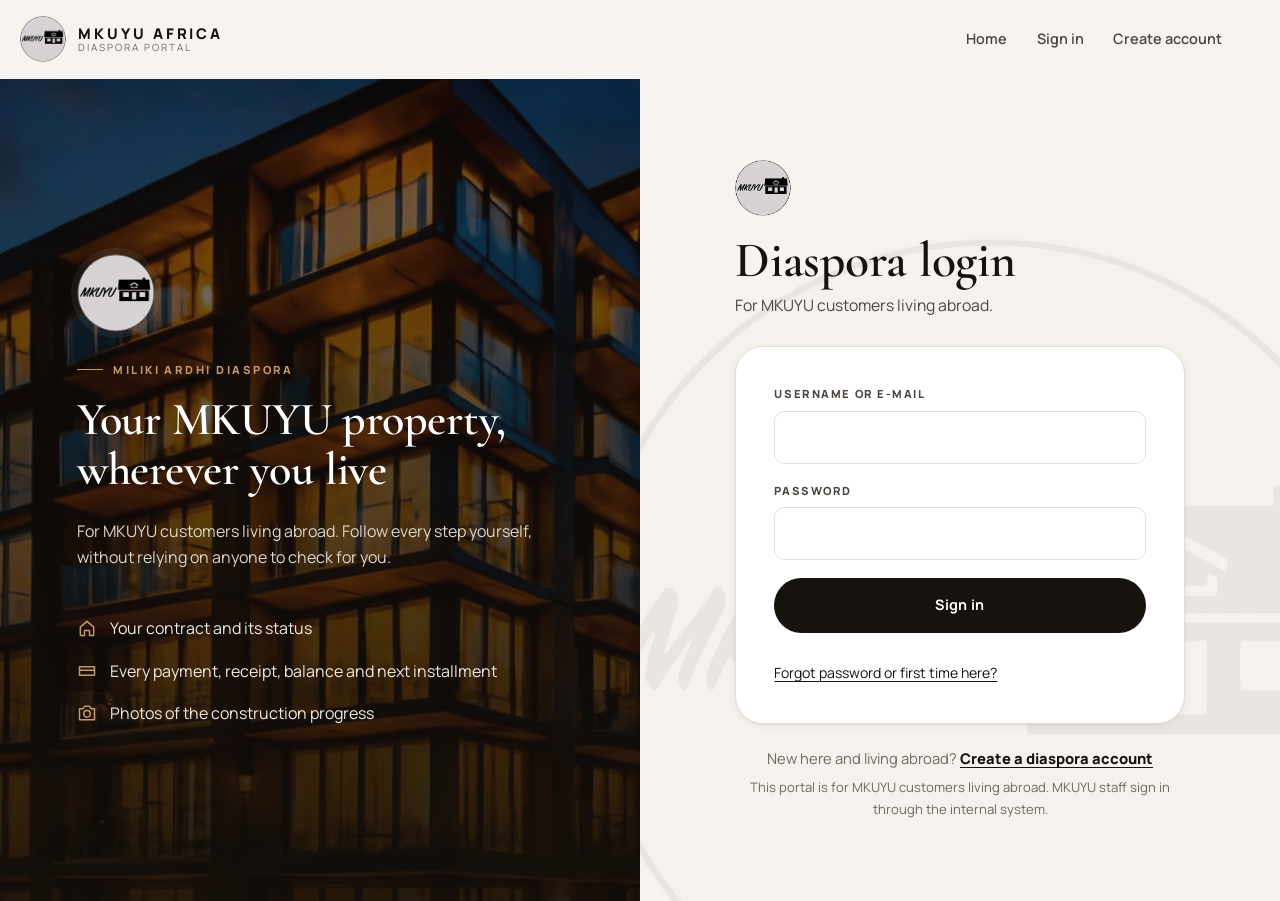
==== login.html @ df4b368d "MKUYU Diaspora Portal: separate site for diaspora customers (home, sign up, sign in, portal) Co-Auth" ====
<!DOCTYPE html>
<html lang="en">
<head>
  <meta charset="UTF-8" />
  <meta name="viewport" content="width=device-width, initial-scale=1" />
  <title>Log in · MKUYU Diaspora Portal</title>
  <meta name="description" content="Log in to your MKUYU Diaspora Portal." />
  <meta name="theme-color" content="#16130f" />
  <meta property="og:title" content="Log in · MKUYU Africa" />
  <meta property="og:description" content="Log in to your MKUYU Diaspora Portal." />
  <meta property="og:type" content="website" />
  <script>
    document.documentElement.classList.add("js");
    // Opened straight from disk (file://), browsers block the site's modules.
    // Say so plainly instead of showing a half-working page.
    if (location.protocol === "file:") document.addEventListener("DOMContentLoaded", function () {
      document.documentElement.classList.remove("js");
      var note = document.createElement("div");
      note.setAttribute("role", "alert");
      note.style.cssText = "position:fixed;inset:auto 1rem 1rem;z-index:9999;max-width:560px;margin:auto;padding:1.1rem 1.3rem;border-radius:14px;background:#16130f;color:#efe9e0;font:15px/1.55 system-ui,sans-serif;box-shadow:0 20px 50px rgba(0,0,0,.35)";
      note.innerHTML = "<strong style='color:#dcc3a0'>This page was opened from a file, so it cannot run.</strong><br>Close it and double-click <b>Open MKUYU site.cmd</b> in the mkuyu_ui folder, or run <code>node serve.mjs</code> and open <b>http://localhost:5500</b>.";
      document.body.appendChild(note);
    });
  </script>
  <link rel="preconnect" href="https://fonts.googleapis.com">
  <link rel="preconnect" href="https://fonts.gstatic.com" crossorigin>
  <link href="https://fonts.googleapis.com/css2?family=Cormorant+Garamond:ital,wght@0,500;0,600;0,700;1,500;1,600&family=Manrope:wght@400;500;600;700;800&display=swap" rel="stylesheet">
  <link rel="stylesheet" href="assets/css/styles.css" />
  <link rel="icon" type="image/png" sizes="64x64" href="assets/images/brand/favicon-64.png" />
  <link rel="apple-touch-icon" href="assets/images/brand/mkuyu-logo-192.png" />
  <meta property="og:image" content="assets/images/brand/mkuyu-logo.png" />
  <script type="module" src="assets/js/app.js"></script>
  <style>@view-transition { navigation: none; }</style>
</head>
<body data-page="login">
  <a class="skip-link" href="#main">Skip to content</a>

  <header class="site-header">
    <div class="wrap header-inner">
      <a class="brand" href="index.html" aria-label="MKUYU Diaspora Portal, home">
        <img class="logo" src="assets/images/brand/mkuyu-logo-192.png" alt="" width="46" height="46" />
        <span class="brand-text"><span class="brand-name">MKUYU AFRICA</span><span class="brand-sub">Diaspora Portal</span></span>
      </a>
      <nav class="nav" id="primary-nav" aria-label="Primary">
        <a href="index.html">Home</a>
        <a href="login.html" class="nav-diaspora">Sign in</a>
        <a href="signup.html">Create account</a>
      </nav>
      <div class="header-cta">
        <button class="nav-toggle" type="button" aria-expanded="false" aria-controls="primary-nav" aria-label="Open navigation"><svg class="icon" viewBox="0 0 24 24" fill="none" stroke="currentColor" stroke-width="1.8" stroke-linecap="round" stroke-linejoin="round" aria-hidden="true"><path d="M4 7h16M4 12h16M4 17h16"/></svg></button>
      </div>
    </div>
  </header>

  <main id="main">
    <div class="auth">
      <aside class="auth-aside auth-aside--photo">
        <img class="logo" src="assets/images/brand/mkuyu-logo-192.png" alt="MKUYU" width="78" height="78" />
        <span class="eyebrow">Miliki Ardhi Diaspora</span>
        <h2>Your MKUYU property, wherever you live</h2>
        <p>For MKUYU customers living abroad. Follow every step yourself, without relying on anyone to check for you.</p>
        <ul>
          <li><svg class="icon" viewBox="0 0 24 24" fill="none" stroke="currentColor" stroke-width="1.8" stroke-linecap="round" stroke-linejoin="round" aria-hidden="true"><path d="M4 11l8-7 8 7v9a1 1 0 0 1-1 1h-4v-6H9v6H5a1 1 0 0 1-1-1z"/></svg><span>Your contract and its status</span></li>
          <li><svg class="icon" viewBox="0 0 24 24" fill="none" stroke="currentColor" stroke-width="1.8" stroke-linecap="round" stroke-linejoin="round" aria-hidden="true"><path d="M3 7h18v10H3zM3 11h18"/></svg><span>Every payment, receipt, balance and next installment</span></li>
          <li><svg class="icon" viewBox="0 0 24 24" fill="none" stroke="currentColor" stroke-width="1.8" stroke-linecap="round" stroke-linejoin="round" aria-hidden="true"><path d="M3 7h4l2-3h6l2 3h4v13H3z"/><circle cx="12" cy="13" r="4"/></svg><span>Photos of the construction progress</span></li>
        </ul>
      </aside>
      <div class="auth-main">
        <div class="auth-card">
          <img class="logo" src="assets/images/brand/mkuyu-logo-192.png" alt="MKUYU" width="56" height="56" />
          <h1>Diaspora login</h1>
          <p class="lede">For MKUYU customers living abroad.</p>
          <form id="login-form" class="panel" method="post" action="login.html" novalidate>
            <div class="field"><label for="login-email" data-id-label>Username or e-mail</label><input id="login-email" name="email" required autocomplete="username" /></div>
            <div class="field" data-mode="password"><label for="login-password">Password</label><input id="login-password" name="password" type="password" autocomplete="current-password" /></div>
            <div class="field" data-mode="code" hidden><label for="login-code">6-digit code from your e-mail</label><input id="login-code" name="code" inputmode="numeric" maxlength="6" autocomplete="one-time-code" /></div>
            <div class="field" data-mode="newpass" hidden><label for="login-newpass">New password</label><input id="login-newpass" name="newpass" type="password" autocomplete="new-password" /><p class="field-hint">At least 8 characters, with letters and numbers.</p></div>
            <button class="btn btn--primary btn--block" type="submit">Sign in</button>
            <p style="display:flex;justify-content:space-between;gap:1rem;flex-wrap:wrap;margin:.7rem 0 0;font-size:.88rem">
              <a href="#" data-switch="forgot">Forgot password or first time here?</a><a href="#" data-switch="password" hidden>Back to sign in</a>
            </p>
            <div id="login-result" hidden role="status" aria-live="polite"></div>
          </form>
          <p class="auth-switch">New here and living abroad? <a href="signup.html">Create a diaspora account</a></p>
          <p class="auth-switch" style="margin-top:.4rem;font-size:.82rem">This portal is for MKUYU customers living abroad. MKUYU staff sign in through the internal system.</p>
        </div>
      </div>
    </div>
  </main>


</body>
</html>
---- assets/css/styles.css ----
/* ==========================================================================
   MKUYU AFRICA — public website design system
   --------------------------------------------------------------------------
   Built around the official MKUYU logo (black mark on a grey disc) and kept
   deliberately distinct from the internal staff system (green):

     Obsidian   warm near-black — primary: headings, actions, dark surfaces
     Bronze     champagne bronze — accent: highlights, prices of note, focus
     Bone/Linen warm off-whites — page and section backgrounds

   Type: Cormorant Garamond (display headlines) + Manrope (everything else).
   Belongs to the PUBLIC website only; shares no code with the staff system.
   ========================================================================== */

:root {
  /* Primary — Obsidian */
  --brand-950: #0e0c0a;
  --brand-900: #16130f;
  --brand-800: #221d18;
  --brand-700: #2e2721;
  --brand-600: #4a4038;
  --brand-200: #d9d1c5;
  --brand-100: #ece6dc;
  --brand-50:  #f6f2ec;

  /* Accent — Champagne bronze */
  --accent-700: #6f4f2e;
  --accent-600: #8a6340;   /* text-safe on white and bone (AA) */
  --accent-500: #a67c52;
  --accent-400: #c29a6b;
  --accent-300: #dcc3a0;
  --accent-100: #f1e6d6;
  --accent-50:  #f9f4ec;

  /* Warm neutrals */
  --ink:       #16130f;
  --ink-soft:  #4a4540;
  --muted:     #6f675e;
  --line:      #e4ddd2;
  --line-soft: #eee8df;
  --surface:   #ffffff;
  --canvas:    #f7f4ef;   /* bone */
  --sand:      #efe9e0;   /* linen */

  /* Text on obsidian */
  --on-dark:       #ffffff;
  --on-dark-soft:  #ddd5ca;
  --on-dark-muted: #a79e92;
  --on-dark-line:  rgba(255, 255, 255, .14);

  /* Status (semantic, used sparingly) */
  --success: #2f6f4f;
  --success-50: #e9f2ec;
  --danger: #a3261e;
  --danger-50: #fbecea;
  --warn: #7d5600;
  --warn-50: #fbf1dc;

  /* Type */
  --font: "Manrope", "Segoe UI", system-ui, -apple-system, sans-serif;
  --display: "Cormorant Garamond", Georgia, "Times New Roman", serif;

  /* Space + shape */
  --shell: 1240px;
  --header-h: 78px;
  --r-xs: 6px;
  --r-sm: 10px;
  --r-md: 14px;
  --r-lg: 20px;
  --r-xl: 28px;
  --shadow-sm: 0 1px 2px rgba(22, 19, 15, .05), 0 2px 8px rgba(22, 19, 15, .05);
  --shadow-md: 0 6px 16px rgba(22, 19, 15, .07), 0 16px 38px rgba(22, 19, 15, .08);
  --shadow-lg: 0 14px 28px rgba(22, 19, 15, .10), 0 30px 64px rgba(22, 19, 15, .14);

  /* Motion */
  --ease-out: cubic-bezier(.22, .61, .36, 1);
  --ease-in-out: cubic-bezier(.65, 0, .35, 1);
  --lift: .35s;
}

* { box-sizing: border-box; }
html { -webkit-text-size-adjust: 100%; scroll-behavior: smooth; background: var(--canvas); scroll-padding-top: calc(var(--header-h) + 16px); }
body {
  position: relative; margin: 0; min-height: 100vh;
  font-family: var(--font); color: var(--ink); line-height: 1.65;
  -webkit-font-smoothing: antialiased; text-rendering: optimizeLegibility;
}
img { max-width: 100%; display: block; }
svg { display: block; }

/* ---------- Brand watermark ----------
   The official logo, very large and faint, fixed behind every page. It sits
   below all content (z-index -1) and never takes pointer events. */
body::before {
  content: ""; position: fixed; z-index: -1; pointer-events: none;
  width: min(92vmin, 980px); aspect-ratio: 1;
  right: max(-14vmin, -150px); bottom: max(-18vmin, -190px);
  background: url("../images/brand/mkuyu-logo.png") center / contain no-repeat;
  opacity: .055; filter: grayscale(1) contrast(1.1);
}
@media (max-width: 700px) { body::before { width: 125vw; right: -38vw; bottom: -30vw; opacity: .05; } }

/* ---------- Page transitions (modern browsers; others simply navigate) ---------- */
@view-transition { navigation: auto; }
::view-transition-old(root) { animation: vt-out .22s var(--ease-in-out) both; }
::view-transition-new(root) { animation: vt-in .32s var(--ease-out) both; }
@keyframes vt-out { to { opacity: 0; } }
@keyframes vt-in { from { opacity: 0; transform: translateY(6px); } }
.site-header { view-transition-name: site-header; }

/* ---------- Typography ---------- */
h1, h2, h3, h4 { margin: 0 0 .5em; line-height: 1.15; font-weight: 700; letter-spacing: -.01em; color: var(--brand-900); }
h1, h2 { font-family: var(--display); font-weight: 600; letter-spacing: -.005em; }
h1 { font-size: clamp(2.6rem, 6vw, 4.6rem); line-height: 1.02; }
h2 { font-size: clamp(2rem, 3.8vw, 3rem); line-height: 1.08; }
h3 { font-size: 1.08rem; letter-spacing: -.005em; }
p  { margin: 0 0 1rem; }
a  { color: var(--brand-900); text-underline-offset: 3px; text-decoration-thickness: 1px; }
a:hover { color: var(--accent-600); }
.icon { width: 1.1em; height: 1.1em; flex: none; }

/* Gentle page entrance for browsers without view transitions. */
main { animation: page-in .5s var(--ease-out) both; }
@keyframes page-in { from { opacity: 0; } to { opacity: 1; } }

/* ---------- Layout ---------- */
.wrap { width: min(100% - 2.5rem, var(--shell)); margin-inline: auto; }
.section { padding: clamp(4rem, 8vw, 7rem) 0; }
.section--tight { padding: clamp(2rem, 5vw, 3rem) 0; }
.section--tint { background: rgba(239, 233, 224, .72); }
.section--dark { background: var(--brand-900); color: var(--on-dark); }
.section--dark h2, .section--dark h3 { color: var(--on-dark); }

.eyebrow {
  display: inline-flex; align-items: center; gap: .65rem;
  font-size: .7rem; font-weight: 800; letter-spacing: .22em;
  text-transform: uppercase; color: var(--accent-600); margin-bottom: 1rem;
}
.eyebrow::before { content: ""; width: 26px; height: 1px; background: currentColor; }
.lede { font-size: 1.08rem; color: var(--ink-soft); max-width: 62ch; }
.section--dark .lede { color: var(--on-dark-soft); }
.section--dark .eyebrow, .page-hero .eyebrow, .auth-aside .eyebrow, .cta-band .eyebrow { color: var(--accent-400); }
.section-head { display: flex; flex-wrap: wrap; align-items: end; justify-content: space-between; gap: 1.2rem 2rem; margin-bottom: 2.6rem; }
.section-head .lede { margin: 0; }

.skip-link { position: absolute; left: -9999px; top: 0; background: var(--brand-900); color: #fff; padding: .75rem 1.1rem; z-index: 300; }
.skip-link:focus { left: 0; }

:where(a, button, input, select, textarea, summary, [tabindex]):focus-visible {
  outline: 2px solid var(--accent-500); outline-offset: 3px; border-radius: 4px;
}

.grid { display: grid; gap: 1.7rem; }
.grid--3 { grid-template-columns: repeat(auto-fill, minmax(290px, 1fr)); }
.grid--4 { grid-template-columns: repeat(auto-fit, minmax(230px, 1fr)); }
.grid--2 { grid-template-columns: repeat(auto-fit, minmax(min(100%, 320px), 1fr)); }

/* ---------- Buttons ---------- */
.btn {
  position: relative; display: inline-flex; align-items: center; justify-content: center; gap: .55rem;
  padding: .9rem 1.6rem; border-radius: 999px; border: 1px solid transparent;
  font: inherit; font-weight: 700; font-size: .9rem; letter-spacing: .02em; cursor: pointer; text-decoration: none;
  transition: transform .2s var(--ease-out), box-shadow .25s var(--ease-out), background-color .25s ease, color .25s ease, border-color .25s ease;
}
.btn .icon { transition: transform .25s var(--ease-out); }
.btn:hover .icon { transform: translateX(3px); }
.btn:active { transform: scale(.97); }
.btn--primary { background: var(--brand-900); color: #fff; }
.btn--primary:hover { background: var(--brand-700); color: #fff; box-shadow: var(--shadow-md); }
.btn--accent { background: var(--accent-500); color: var(--brand-950); }
.btn--accent:hover { background: var(--accent-400); color: var(--brand-950); box-shadow: 0 10px 26px rgba(166, 124, 82, .35); }
.btn--ghost { background: rgba(255,255,255,.06); color: #fff; border-color: rgba(255,255,255,.45); backdrop-filter: blur(6px); }
.btn--ghost:hover { background: #fff; color: var(--brand-900); border-color: #fff; }
.btn--outline { background: transparent; color: var(--brand-900); border-color: var(--brand-900); }
.btn--outline:hover { background: var(--brand-900); color: #fff; }
.btn--soft { background: var(--surface); color: var(--brand-900); border-color: var(--line); }
.btn--soft:hover { border-color: var(--brand-900); color: var(--brand-900); }
.btn--small { padding: .58rem 1.05rem; font-size: .82rem; }
.btn--block { width: 100%; }
.btn[disabled], .btn[aria-disabled="true"] { opacity: .45; cursor: not-allowed; transform: none; box-shadow: none; }
.icon-btn {
  display: inline-grid; place-items: center; width: 46px; height: 46px; border-radius: 50%;
  border: 1px solid var(--line); background: var(--surface); color: var(--brand-900); cursor: pointer;
  transition: background-color .2s ease, color .2s ease, border-color .2s ease, transform .2s var(--ease-out);
}
.icon-btn:hover { background: var(--brand-900); color: #fff; border-color: var(--brand-900); }
.icon-btn:active { transform: scale(.94); }

/* ---------- Header ---------- */
.site-header {
  position: sticky; top: 0; z-index: 100;
  background: rgba(247, 244, 239, .86); backdrop-filter: blur(16px) saturate(1.3);
  border-bottom: 1px solid transparent;
  transition: background-color .35s ease, border-color .35s ease, box-shadow .35s ease, color .35s ease;
}
.site-header.is-scrolled { background: rgba(255, 255, 255, .92); border-bottom-color: var(--line); box-shadow: 0 8px 30px rgba(22,19,15,.06); }
.header-inner { display: flex; align-items: center; gap: 1.5rem; min-height: var(--header-h); }

.brand { display: flex; align-items: center; gap: .75rem; text-decoration: none; color: inherit; margin-right: auto; }
.brand:hover { color: inherit; }
.logo { width: 46px; height: 46px; aspect-ratio: 1; object-fit: contain; flex: none; border-radius: 50%; }
.brand-text { display: grid; line-height: 1.15; }
.brand-name { font-weight: 800; letter-spacing: .2em; font-size: .92rem; color: var(--brand-900); }
.brand-sub { font-size: .62rem; color: var(--muted); letter-spacing: .2em; text-transform: uppercase; }

.nav { display: flex; align-items: center; gap: .15rem; }
.nav a {
  position: relative; color: var(--ink-soft); text-decoration: none; font-weight: 600; font-size: .9rem;
  padding: .55rem .85rem; border-radius: 999px; transition: color .2s ease, background-color .2s ease;
}
.nav a::after {
  content: ""; position: absolute; left: 50%; bottom: .22rem; width: 4px; height: 4px; border-radius: 50%;
  background: var(--accent-500); transform: translateX(-50%) scale(0); transition: transform .25s var(--ease-out);
}
.nav a:hover { color: var(--brand-900); }
.nav a[aria-current="page"] { color: var(--brand-900); }
.nav a[aria-current="page"]::after, .nav a:hover::after { transform: translateX(-50%) scale(1); }
.nav .nav-service { color: var(--brand-900); font-weight: 700; }
.nav-divider { width: 1px; height: 20px; background: var(--line); margin: 0 .45rem; }
.header-cta { display: flex; align-items: center; gap: .6rem; }
.header-cta .btn { padding: .66rem 1.2rem; }
.nav-toggle { display: none; }

/* Home: the header floats over the showcase until the visitor scrolls. */
.site-header.is-overlay { position: fixed; inset: 0 0 auto; }
.site-header.is-overlay:not(.is-scrolled) { background: linear-gradient(180deg, rgba(14,12,10,.55), rgba(14,12,10,0)); backdrop-filter: none; }
.site-header.is-overlay:not(.is-scrolled) .brand-name,
.site-header.is-overlay:not(.is-scrolled) .nav a,
.site-header.is-overlay:not(.is-scrolled) .nav .nav-service { color: #fff; }
.site-header.is-overlay:not(.is-scrolled) .brand-sub { color: rgba(255,255,255,.7); }
.site-header.is-overlay:not(.is-scrolled) .nav-divider { background: rgba(255,255,255,.3); }
.site-header.is-overlay:not(.is-scrolled) .header-cta .btn--primary { background: #fff; color: var(--brand-900); }
.site-header.is-overlay:not(.is-scrolled) .nav-toggle { background: rgba(255,255,255,.12); border-color: rgba(255,255,255,.35); color: #fff; }

@media (max-width: 980px) {
  /* Without JavaScript the links simply wrap below the brand. */
  .header-inner { flex-wrap: wrap; }
  .nav { order: 3; width: 100%; flex-wrap: wrap; padding-bottom: .6rem; }
  .js .header-inner { flex-wrap: nowrap; }
  .js .nav-toggle {
    display: inline-grid; place-items: center; width: 44px; height: 44px;
    background: var(--surface); border: 1px solid var(--line); border-radius: 50%; cursor: pointer; color: var(--brand-900);
  }
  .nav-toggle .icon { width: 20px; height: 20px; }
  .js .nav {
    position: absolute; inset: 100% 0 auto; flex-direction: column; align-items: stretch; gap: 0;
    background: var(--surface); border-bottom: 1px solid var(--line); padding: .5rem 1.25rem 1.1rem; box-shadow: var(--shadow-md);
    opacity: 0; transform: translateY(-8px); visibility: hidden; pointer-events: none;
    transition: opacity .22s ease, transform .22s var(--ease-out), visibility 0s linear .22s;
  }
  .js .nav-open .nav { opacity: 1; transform: none; visibility: visible; pointer-events: auto; transition-delay: 0s; }
  .js .nav a { padding: .95rem .25rem; border-bottom: 1px solid var(--line-soft); border-radius: 0; color: var(--ink-soft) !important; }
  .nav a::after { display: none; }
  .js .nav a[aria-current="page"] { color: var(--accent-600) !important; }
  .nav-divider { display: none; }
  .nav-open .site-header.is-overlay { background: var(--surface); }
  .nav-open .site-header.is-overlay .brand-name { color: var(--brand-900); }
  .nav-open .site-header.is-overlay .nav-toggle { background: var(--surface); color: var(--brand-900); border-color: var(--line); }
  .header-cta .btn span { display: none; }
  .header-cta .btn { padding: .6rem; width: 44px; height: 44px; }
}
@media (max-width: 420px) { .brand-sub { display: none; } }

/* ==========================================================================
   Home showcase — full-bleed rotating hero
   ========================================================================== */
.showcase { position: relative; background: var(--brand-950); color: #fff; isolation: isolate; }
.showcase-stage { position: relative; height: clamp(620px, 94svh, 900px); overflow: hidden; }
.slide { position: absolute; inset: 0; opacity: 0; visibility: hidden; transition: opacity 1.1s var(--ease-in-out), visibility 0s linear 1.1s; }
.slide.is-active { opacity: 1; visibility: visible; transition: opacity 1.1s var(--ease-in-out), visibility 0s; z-index: 1; }
.slide-media { position: absolute; inset: 0; overflow: hidden; }
.slide-media img { width: 100%; height: 100%; object-fit: cover; transform: scale(1.08); transition: transform 8s linear; }
.slide.is-active .slide-media img { transform: scale(1); }
.slide::after { /* legibility scrim */
  content: ""; position: absolute; inset: 0; pointer-events: none;
  background: linear-gradient(90deg, rgba(14,12,10,.82) 0%, rgba(14,12,10,.5) 45%, rgba(14,12,10,.12) 100%),
              linear-gradient(0deg, rgba(14,12,10,.7) 0%, rgba(14,12,10,0) 42%);
}
.slide-content {
  position: absolute; z-index: 2; left: 0; right: 0; bottom: clamp(9.5rem, 21vh, 13rem);
  width: min(100% - 2.5rem, var(--shell)); margin-inline: auto;
}
.slide-content > * { max-width: 640px; }
.slide--narrow .slide-content > * { max-width: min(470px, 40vw); }
.slide--narrow .slide-title { font-size: clamp(2.4rem, 4.6vw, 4rem); }
@media (max-width: 720px) { .slide--narrow .slide-content > * { max-width: 640px; } }
.slide .eyebrow { color: var(--accent-300); }
.slide-title { font-family: var(--display); font-weight: 600; font-size: clamp(2.6rem, 6.2vw, 5rem); line-height: 1; color: #fff; margin: 0 0 1rem; letter-spacing: -.01em; }
.slide-text { color: var(--on-dark-soft); font-size: clamp(1rem, 1.4vw, 1.14rem); margin: 0 0 1.8rem; }
.slide-actions { display: flex; flex-wrap: wrap; gap: .8rem; }
.slide.is-active .slide-content > * { animation: slide-in .9s var(--ease-out) both; }
.slide.is-active .slide-content > :nth-child(2) { animation-delay: .1s; }
.slide.is-active .slide-content > :nth-child(3) { animation-delay: .2s; }
.slide.is-active .slide-content > :nth-child(4) { animation-delay: .3s; }
@keyframes slide-in { from { opacity: 0; transform: translateY(18px); } to { opacity: 1; transform: none; } }
.slide-sample {
  position: absolute; z-index: 3; top: calc(var(--header-h) + 1rem); right: 1.25rem;
  font-size: .64rem; font-weight: 800; letter-spacing: .18em; text-transform: uppercase;
  color: var(--accent-300); border: 1px solid rgba(220,195,160,.45); padding: .35rem .7rem; border-radius: 999px; background: rgba(14,12,10,.35);
}

/* "feature" slide: a smaller photo framed on the right over a blurred copy. */
.slide-media--feature { background: var(--brand-950); }
.slide-media--feature::before {
  content: ""; position: absolute; inset: -60px; background: var(--backdrop, none) center / cover no-repeat;
  filter: blur(38px) saturate(1.1); opacity: .5;
}
.slide-feature {
  position: absolute; margin: 0; top: 46%; right: max(1.25rem, calc((100% - var(--shell)) / 2));
  width: min(44vw, 620px); aspect-ratio: 16 / 9; translate: 0 -50%;
  border-radius: 18px; overflow: hidden; border: 1px solid rgba(255,255,255,.18);
  box-shadow: 0 30px 80px rgba(0,0,0,.55);
}
.slide-feature img { width: 100%; height: 100%; object-fit: cover; object-position: 50% 30%; transform: scale(1.06); transition: transform 8s linear; }
.slide.is-active .slide-feature img { transform: scale(1); }
.slide:has(.slide-media--feature)::after { background: linear-gradient(90deg, rgba(14,12,10,.85) 0%, rgba(14,12,10,.35) 55%, rgba(14,12,10,0) 100%), linear-gradient(0deg, rgba(14,12,10,.6) 0%, rgba(14,12,10,0) 40%); }
@media (max-width: 720px) {
  .slide-feature { top: calc(var(--header-h) + 1.25rem); right: 1.25rem; left: 1.25rem; width: auto; translate: none; }
  .slide:has(.slide-media--feature)::after { background: linear-gradient(0deg, rgba(14,12,10,.92) 0%, rgba(14,12,10,.7) 45%, rgba(14,12,10,.1) 75%); }
}

/* Placeholder visual for a slide whose photograph has not been supplied. */
.slide-placeholder { position: absolute; inset: 0; display: grid; place-items: center; overflow: hidden; }
.slide-placeholder::before {
  content: ""; position: absolute; inset: 0;
  background: radial-gradient(900px 500px at var(--ph-x, 70%) var(--ph-y, 30%), rgba(166,124,82,.35), transparent 60%), var(--ph-bg, var(--brand-900));
}
.slide-placeholder::after {
  content: ""; position: absolute; width: var(--ph-size, min(70vmin, 640px)); aspect-ratio: 1;
  right: var(--ph-right, 6%); top: var(--ph-top, 50%); transform: translateY(-50%) rotate(var(--ph-rot, 0deg));
  background: url("../images/brand/mkuyu-logo.png") center / contain no-repeat; opacity: .07; filter: grayscale(1) invert(1);
}
.slide-placeholder-label {
  position: absolute; z-index: 3; right: 1.25rem; top: calc(var(--header-h) + 3.3rem); display: flex; align-items: center; gap: .5rem;
  font-size: .72rem; font-weight: 700; letter-spacing: .06em; color: var(--on-dark-muted);
}

/* Controls */
.showcase-ui {
  position: absolute; z-index: 5; left: 0; right: 0; bottom: clamp(5.5rem, 12vh, 7.5rem);
  width: min(100% - 2.5rem, var(--shell)); margin-inline: auto; display: flex; align-items: center; gap: 1.2rem;
}
.showcase-dots { display: flex; gap: .6rem; flex: 1; min-width: 0; max-width: 680px; }
.showcase-dot {
  position: relative; flex: 1; min-width: 0; height: 34px; padding: 0; border: 0; background: none; cursor: pointer; text-align: left; color: var(--on-dark-muted);
  font: inherit; font-size: .7rem; font-weight: 700; letter-spacing: .12em; text-transform: uppercase;
}
.showcase-dot::before { content: ""; position: absolute; left: 0; right: 0; bottom: 0; height: 2px; background: rgba(255,255,255,.25); border-radius: 2px; }
.showcase-dot span.bar { position: absolute; left: 0; bottom: 0; height: 2px; width: 0; background: var(--accent-400); border-radius: 2px; }
.showcase-dot[aria-current="true"] { color: #fff; }
.showcase-dot[aria-current="true"] span.bar { animation: dot-fill var(--slide-ms, 7000ms) linear forwards; }
.showcase.is-paused .showcase-dot[aria-current="true"] span.bar { animation-play-state: paused; }
.showcase-dot .label { display: block; padding-bottom: .55rem; white-space: nowrap; overflow: hidden; text-overflow: ellipsis; }
@keyframes dot-fill { from { width: 0; } to { width: 100%; } }
.showcase-count { font-variant-numeric: tabular-nums; font-size: .8rem; font-weight: 700; color: var(--on-dark-soft); letter-spacing: .1em; }
.showcase-arrows { display: flex; gap: .5rem; margin-left: auto; }
.showcase .icon-btn { background: rgba(255,255,255,.08); color: #fff; border-color: rgba(255,255,255,.3); backdrop-filter: blur(6px); }
.showcase .icon-btn:hover { background: #fff; color: var(--brand-900); border-color: #fff; }
@media (max-width: 700px) {
  .showcase-dot .label { display: none; }
  .showcase-dot { height: 14px; }
  .slide-content { bottom: 12.5rem; }
  .showcase-ui { bottom: 8.6rem; }
  .slide::after { background: linear-gradient(0deg, rgba(14,12,10,.9) 0%, rgba(14,12,10,.55) 55%, rgba(14,12,10,.25) 100%); }
}

/* Hero search: Rent / Buy / Sell, floating over the bottom of the showcase */
.hero-search {
  position: absolute; z-index: 6; left: 0; right: 0; bottom: 0; transform: translateY(45%);
  width: min(100% - 2.5rem, 980px); margin-inline: auto;
  background: var(--surface); color: var(--ink); border-radius: var(--r-lg); box-shadow: var(--shadow-lg); padding: .6rem;
}
.hero-search-tabs { display: flex; gap: .25rem; padding: .25rem .25rem .6rem; }
.hero-search-tabs button {
  font: inherit; font-size: .86rem; font-weight: 700; color: var(--muted); background: none; border: 0; cursor: pointer;
  padding: .5rem 1rem; border-radius: 999px; transition: background-color .2s ease, color .2s ease;
}
.hero-search-tabs button:hover { color: var(--brand-900); }
.hero-search-tabs button[aria-selected="true"] { background: var(--brand-900); color: #fff; }
.hero-search form { display: grid; grid-template-columns: minmax(0, 1.6fr) minmax(0, 1fr) auto; gap: .5rem; align-items: stretch; }
.hero-search .field { background: var(--canvas); border-radius: var(--r-md); padding: .55rem .95rem .6rem; }
.hero-search .field label { margin-bottom: .1rem; font-size: .64rem; }
.hero-search .field input, .hero-search .field select { border: 0; padding: .15rem 0; background: transparent; box-shadow: none !important; font-weight: 600; }
.hero-search .btn { border-radius: var(--r-md); padding-inline: 1.8rem; }
.hero-sell { display: flex; flex-wrap: wrap; align-items: center; justify-content: space-between; gap: 1rem; padding: .6rem .8rem .8rem; }
.hero-sell p { margin: 0; color: var(--ink-soft); max-width: 52ch; }
.after-showcase { padding-top: clamp(7rem, 14vw, 9rem); }
@media (max-width: 760px) {
  /* Phones: the search sits in the page flow just under the showcase, so it
     never covers the slide controls. */
  .showcase { --stage-h: clamp(560px, 86svh, 720px); }
  .showcase-stage { height: var(--stage-h); }
  .hero-search { position: relative; transform: none; margin: -1.5rem auto 0; }
  .hero-search form { grid-template-columns: 1fr; }
  .slide-content { bottom: 7rem; }
  .showcase-ui { bottom: auto; top: calc(var(--stage-h) - 5.2rem); }
  .after-showcase { padding-top: 3.5rem; }
}

/* ---------- Inner-page hero ---------- */
.page-hero, .auth-aside, .cta-band {
  position: relative; overflow: hidden; color: var(--on-dark); isolation: isolate;
  background: radial-gradient(900px 420px at 88% -20%, rgba(166, 124, 82, .32), transparent 60%), var(--brand-900);
}
.page-hero::after, .auth-aside::after, .cta-band::after { /* faint logo mark on dark surfaces */
  content: ""; position: absolute; z-index: -1; width: min(60vmin, 560px); aspect-ratio: 1; right: -6%; top: 50%; transform: translateY(-50%);
  background: url("../images/brand/mkuyu-logo.png") center / contain no-repeat; opacity: .06; filter: grayscale(1) invert(1); pointer-events: none;
}
.page-hero h1, .auth-aside h2, .cta-band h2 { color: var(--on-dark); }
.page-hero .wrap { position: relative; padding: clamp(3.5rem, 7vw, 5.5rem) 0; }
.page-hero h1 { font-size: clamp(2.6rem, 5.4vw, 4rem); margin-bottom: .8rem; }
.page-hero .lede { color: var(--on-dark-soft); margin: 0; }

/* ---------- Badges ---------- */
.badge {
  display: inline-flex; align-items: center; gap: .3rem; padding: .34rem .7rem; border-radius: 999px;
  font-size: .64rem; font-weight: 800; letter-spacing: .14em; text-transform: uppercase; line-height: 1.2;
}
.badge--buy { background: rgba(255,255,255,.94); color: var(--brand-900); }
.badge--rent { background: var(--brand-900); color: #fff; }
.badge--status { background: rgba(14, 12, 10, .72); color: #fff; backdrop-filter: blur(4px); }
.badge--available { background: var(--success-50); color: var(--success); }
.badge--reserved { background: var(--warn-50); color: var(--warn); }
.badge--sold, .badge--rented { background: #ebe7e1; color: #57504a; }
/* On a photo, SOLD / RENTED must read at a glance. */
.badge--status.badge--sold, .badge--status.badge--rented { background: var(--brand-900); color: #fff; letter-spacing: .08em; text-transform: uppercase; }
/* A listing closed for the category being viewed is shown, but quieter. */
.pcard--closed .pcard-media img { filter: grayscale(.55) brightness(.92); }
/* Project details are hidden while a property is viewed for rent. */
[data-project-info][hidden] { display: none !important; }

/* ---------- Photo placeholder (no photograph supplied yet) ---------- */
.ph {
  position: relative; width: 100%; height: 100%; display: grid; place-items: center; overflow: hidden;
  background: linear-gradient(145deg, var(--sand), var(--brand-100));
  color: var(--muted);
}
.ph::before {
  content: ""; position: absolute; width: 58%; aspect-ratio: 1; right: -10%; bottom: -18%;
  background: url("../images/brand/mkuyu-logo.png") center / contain no-repeat; opacity: .09; filter: grayscale(1);
}
.ph-inner { position: relative; display: grid; justify-items: center; gap: .45rem; text-align: center; padding: 1rem; }
.ph-inner .icon { width: 30px; height: 30px; color: var(--accent-500); stroke-width: 1.4; }
.ph-inner strong { font-size: .64rem; font-weight: 800; letter-spacing: .2em; text-transform: uppercase; color: var(--muted); }
.ph--large .ph-inner .icon { width: 44px; height: 44px; }
.ph--large .ph-inner strong { font-size: .72rem; }
.ph--thumb .ph-inner strong { display: none; }
.ph--thumb .ph-inner .icon { width: 22px; height: 22px; }

/* ==========================================================================
   Property card
   --------------------------------------------------------------------------
   Rests flat. On hover (pointer devices) it rises 6px with a deeper shadow,
   and the image eases in by 4%. The same lift applies to keyboard focus.
   ========================================================================== */
.pcard {
  position: relative; display: flex; flex-direction: column; overflow: hidden;
  background: var(--surface); border: 1px solid var(--line); border-radius: var(--r-lg);
  box-shadow: var(--shadow-sm);
  transition: transform var(--lift) var(--ease-out), box-shadow var(--lift) var(--ease-out), border-color var(--lift) ease;
  will-change: transform;
}
.pcard-media { position: relative; aspect-ratio: 4 / 3; overflow: hidden; background: var(--sand); margin: .55rem .55rem 0; border-radius: calc(var(--r-lg) - 6px); }
.pcard-media > img, .pcard-media > .ph {
  width: 100%; height: 100%; object-fit: cover;
  transition: transform .7s var(--ease-out);
}
.pcard-media::after {
  content: ""; position: absolute; inset: auto 0 0; height: 40%; pointer-events: none;
  background: linear-gradient(to top, rgba(14,12,10,.2), transparent);
}
.pcard-badges { position: absolute; top: .8rem; left: .8rem; display: flex; flex-wrap: wrap; gap: .35rem; z-index: 1; }
.pcard-sample {
  position: absolute; top: .8rem; right: .8rem; z-index: 1;
  font-size: .58rem; font-weight: 800; letter-spacing: .16em; text-transform: uppercase;
  background: rgba(255,255,255,.9); color: var(--muted); padding: .28rem .55rem; border-radius: 999px;
}
.pcard-body { display: flex; flex-direction: column; gap: .4rem; padding: 1.15rem 1.3rem 1.3rem; flex: 1; }
.pcard-type { margin: 0; font-size: .64rem; font-weight: 800; letter-spacing: .2em; text-transform: uppercase; color: var(--accent-600); }
.pcard-title { margin: 0; font-size: 1.08rem; font-weight: 700; line-height: 1.3; }
.pcard-link { color: var(--brand-900); text-decoration: none; }
.pcard-link:hover { color: var(--brand-900); }
.pcard-link::after { content: ""; position: absolute; inset: 0; z-index: 2; border-radius: inherit; } /* whole card is the link */
.pcard-link:focus-visible { outline: none; }
.pcard:focus-within { outline: 2px solid var(--accent-500); outline-offset: 3px; }
.pcard-loc { display: flex; align-items: center; gap: .35rem; margin: 0; color: var(--muted); font-size: .86rem; }
.pcard-loc .icon { color: var(--accent-500); }
.pcard-summary {
  margin: .1rem 0 0; color: var(--ink-soft); font-size: .9rem; line-height: 1.55;
  display: -webkit-box; -webkit-line-clamp: 2; -webkit-box-orient: vertical; overflow: hidden;
}
.pcard-facts { list-style: none; margin: .5rem 0 0; padding: 0; display: flex; flex-wrap: wrap; gap: .4rem; font-size: .8rem; font-weight: 700; color: var(--ink-soft); }
.pcard-facts li { display: inline-flex; align-items: center; gap: .35rem; padding: .3rem .6rem; background: var(--canvas); border-radius: 999px; }
.pcard-facts .icon { color: var(--brand-600); width: 1em; height: 1em; }
.pcard-facts abbr { text-decoration: none; font-weight: 600; color: var(--muted); }
.sr-label { position: absolute; width: 1px; height: 1px; overflow: hidden; clip: rect(0 0 0 0); white-space: nowrap; }
.pcard-foot {
  margin-top: auto; padding-top: 1rem; display: flex; align-items: end; justify-content: space-between; gap: 1rem;
  border-top: 1px solid var(--line-soft);
}
.pcard-price { margin: 0; font-size: 1.22rem; font-weight: 800; color: var(--brand-900); line-height: 1.15; letter-spacing: -.01em; font-variant-numeric: lining-nums; }
.pcard-price small { display: block; font-size: .7rem; font-weight: 600; color: var(--muted); margin-top: .25rem; letter-spacing: .02em; }
.pcard-cta {
  display: inline-flex; align-items: center; gap: .35rem; white-space: nowrap; flex: none;
  padding: .5rem .85rem; border-radius: 999px; border: 1px solid var(--line);
  font-size: .78rem; font-weight: 800; color: var(--brand-900);
  transition: background-color var(--lift) ease, color var(--lift) ease, border-color var(--lift) ease;
}
.pcard-cta .icon { transition: transform var(--lift) var(--ease-out); }

@media (hover: hover) {
  .pcard:hover { transform: translateY(-6px); box-shadow: var(--shadow-lg); border-color: var(--brand-200); }
  .pcard:hover .pcard-media > img, .pcard:hover .pcard-media > .ph { transform: scale(1.04); }
  .pcard:hover .pcard-cta { background: var(--brand-900); color: #fff; border-color: var(--brand-900); }
  .pcard:hover .pcard-cta .icon { transform: translateX(2px); }
}
.pcard:focus-within { transform: translateY(-6px); box-shadow: var(--shadow-lg); }
.pcard:focus-within .pcard-cta { background: var(--brand-900); color: #fff; border-color: var(--brand-900); }

/* Loading skeletons */
.skeleton { pointer-events: none; }
.skeleton .pcard-media, .skeleton .sk-line {
  background: linear-gradient(100deg, var(--sand) 30%, #f8f5f0 50%, var(--sand) 70%) 0 0 / 300% 100%;
  animation: shimmer 1.3s linear infinite;
}
.skeleton .sk-line { height: 12px; border-radius: 6px; }
@keyframes shimmer { to { background-position: -150% 0; } }

/* ---------- Listing toolbar + category chips ---------- */
.toolbar {
  display: grid; gap: 1rem; grid-template-columns: minmax(0, 2fr) repeat(2, minmax(0, 1fr)); align-items: end;
  padding: 1.2rem; background: var(--surface); border: 1px solid var(--line); border-radius: var(--r-lg); box-shadow: var(--shadow-md);
  margin: -3rem 0 1.4rem; position: relative; z-index: 2;
}
@media (max-width: 760px) { .toolbar { grid-template-columns: 1fr 1fr; } .toolbar .field:first-child { grid-column: 1 / -1; } }
.input-icon { position: relative; }
.input-icon .icon { position: absolute; left: .95rem; top: 50%; transform: translateY(-50%); color: var(--muted); pointer-events: none; }
.field .input-icon input { padding-left: 2.7rem; }
.chips { display: flex; gap: .5rem; overflow-x: auto; padding: .2rem .1rem .6rem; margin-bottom: 1rem; scrollbar-width: thin; }
.chip {
  flex: none; display: inline-flex; align-items: center; gap: .45rem; font: inherit; font-size: .85rem; font-weight: 700;
  color: var(--ink-soft); background: var(--surface); border: 1px solid var(--line); border-radius: 999px; padding: .5rem 1rem; cursor: pointer;
  transition: background-color .2s ease, color .2s ease, border-color .2s ease;
}
.chip:hover { border-color: var(--brand-900); color: var(--brand-900); }
.chip[aria-pressed="true"] { background: var(--brand-900); border-color: var(--brand-900); color: #fff; }
.chip .n { font-size: .72rem; font-weight: 800; color: var(--muted); }
.chip[aria-pressed="true"] .n { color: var(--accent-300); }
.chip:disabled { opacity: .45; cursor: default; }
.result-row { display: flex; flex-wrap: wrap; align-items: center; justify-content: space-between; gap: .6rem; margin-bottom: 1.4rem; }
.result-count { color: var(--muted); font-size: .9rem; font-weight: 600; margin: 0; }

.segmented { display: inline-flex; padding: .3rem; background: var(--surface); border: 1px solid var(--line); border-radius: 999px; gap: .2rem; }
.segmented button {
  font: inherit; font-weight: 700; font-size: .86rem; color: var(--ink-soft); background: transparent; border: 0;
  padding: .52rem 1.35rem; border-radius: 999px; cursor: pointer; transition: background-color .2s ease, color .2s ease, box-shadow .2s ease;
}
.segmented button:hover { color: var(--brand-900); }
.segmented button[aria-selected="true"] { background: var(--brand-900); color: #fff; box-shadow: var(--shadow-sm); }

/* ---------- Forms ---------- */
.field label, .field .label {
  display: block; font-size: .7rem; font-weight: 800; text-transform: uppercase; letter-spacing: .14em;
  color: var(--ink-soft); margin-bottom: .45rem;
}
.field input, .field select, .field textarea {
  width: 100%; padding: .82rem 1rem; font: inherit; font-size: .95rem;
  border: 1px solid var(--line); border-radius: var(--r-sm); background: var(--surface); color: var(--ink);
  transition: border-color .15s ease, box-shadow .2s ease, background-color .15s ease;
}
.field input::placeholder, .field textarea::placeholder { color: #a39b91; }
.field input:hover, .field select:hover, .field textarea:hover { border-color: #cfc6b8; }
.field input:focus, .field select:focus, .field textarea:focus { border-color: var(--brand-900); box-shadow: 0 0 0 4px rgba(166,124,82,.16); outline: none; }
.field [aria-invalid="true"] { border-color: var(--danger); }
.field textarea { min-height: 140px; resize: vertical; }
.field-hint { font-size: .8rem; color: var(--muted); margin: .4rem 0 0; }
.field-error { font-size: .82rem; color: var(--danger); margin: .4rem 0 0; font-weight: 700; }
.req { color: var(--accent-600); }
.form-grid { display: grid; gap: 1.1rem 1.25rem; grid-template-columns: 1fr 1fr; }
.form-grid .full { grid-column: 1 / -1; }
@media (max-width: 620px) { .form-grid { grid-template-columns: 1fr; } }
.check { display: flex; gap: .6rem; align-items: flex-start; font-size: .92rem; color: var(--ink-soft); }
.check input { width: 18px; height: 18px; margin-top: .2rem; accent-color: var(--brand-900); }
.fieldset { border: 0; padding: 0; margin: 0 0 2.2rem; }
.fieldset legend { font-family: var(--display); font-size: 1.7rem; font-weight: 600; color: var(--brand-900); padding: 0; margin-bottom: 1.1rem; }

.dropzone {
  display: grid; place-items: center; gap: .4rem; text-align: center; padding: 2rem;
  border: 1.5px dashed var(--accent-300); border-radius: var(--r-md); background: var(--accent-50); color: var(--ink-soft);
  cursor: pointer; transition: border-color .2s ease, background-color .2s ease;
}
.dropzone strong { color: var(--brand-900); }
.dropzone:hover, .dropzone.is-over { border-color: var(--accent-600); background: var(--accent-100); }
.dropzone .icon { width: 30px; height: 30px; color: var(--accent-600); }
.dropzone input { position: absolute; width: 1px; height: 1px; opacity: 0; }
.thumbs { display: grid; grid-template-columns: repeat(auto-fill, minmax(84px, 1fr)); gap: .6rem; margin-top: .8rem; }
.thumbs img { width: 100%; aspect-ratio: 1; object-fit: cover; border-radius: var(--r-sm); border: 1px solid var(--line); animation: fade-in .3s ease both; }

.form-result { display: flex; gap: .8rem; align-items: flex-start; padding: 1rem 1.2rem; border-radius: var(--r-md); margin-top: 1.2rem; animation: fade-in .3s ease both; }
.form-result .icon { width: 22px; height: 22px; margin-top: .1rem; }
.form-result p { margin: .2rem 0 0; font-size: .92rem; }
.form-result--info { background: var(--accent-50); border: 1px solid var(--accent-100); color: var(--ink); }
.form-result--info .icon { color: var(--accent-600); }
.form-result--success { background: var(--success-50); border: 1px solid #cfe2d6; }
.form-result--success .icon { color: var(--success); }
.form-result--error { background: var(--danger-50); border: 1px solid #efc4bf; }
.form-result--error .icon { color: var(--danger); }

/* ---------- Panels / notices ---------- */
.panel { background: var(--surface); border: 1px solid var(--line); border-radius: var(--r-xl); padding: clamp(1.5rem, 3vw, 2.4rem); box-shadow: var(--shadow-sm); }
.empty { text-align: center; padding: 3.8rem 1.5rem; border: 1px dashed var(--brand-200); border-radius: var(--r-lg); background: rgba(255,255,255,.7); }
.empty .icon { width: 34px; height: 34px; margin: 0 auto .8rem; color: var(--accent-500); }
.empty h3 { margin-bottom: .35rem; }
.empty p { color: var(--muted); margin: 0 auto; max-width: 48ch; }
.notice {
  display: flex; gap: .7rem; align-items: flex-start;
  border-left: 2px solid var(--accent-500); background: var(--accent-50);
  padding: 1rem 1.2rem; border-radius: var(--r-xs); font-size: .9rem; color: var(--ink-soft); margin: 0 0 1.5rem;
}
.notice .icon { color: var(--accent-600); margin-top: .15rem; }
.notice strong { color: var(--ink); }

/* Preview notice: a small dismissible pill, out of the page flow. */
.preview-bar {
  position: fixed; z-index: 150; right: 1rem; bottom: 1rem; max-width: min(380px, calc(100vw - 2rem));
  display: flex; align-items: flex-start; gap: .7rem;
  background: rgba(22, 19, 15, .94); color: var(--on-dark-soft); backdrop-filter: blur(8px);
  font-size: .78rem; line-height: 1.5; padding: .75rem .8rem .75rem 1rem; border-radius: var(--r-md); box-shadow: var(--shadow-lg);
  animation: toast-in .5s var(--ease-out) .6s both;
}
.preview-bar strong { color: var(--accent-300); }
.preview-bar button { flex: none; background: none; border: 0; color: var(--on-dark-muted); cursor: pointer; padding: .15rem; border-radius: 50%; }
.preview-bar button:hover { color: #fff; }
@keyframes toast-in { from { opacity: 0; transform: translateY(12px); } to { opacity: 1; transform: none; } }

/* Sell: sign-in gate shown to visitors in place of the form */
.sell-gate .feature-icon { margin-bottom: 1.2rem; }
.sell-gate h2 { font-size: clamp(1.9rem, 3.4vw, 2.5rem); }

/* ---------- Features / steps ---------- */
.feature { display: flex; gap: 1.15rem; }
.feature-icon {
  flex: none; width: 52px; height: 52px; border-radius: 50%; display: grid; place-items: center;
  background: var(--surface); color: var(--accent-600); border: 1px solid var(--line);
}
.feature-icon .icon { width: 22px; height: 22px; }
.feature h3 { margin-bottom: .3rem; }
.feature p { color: var(--ink-soft); margin: 0; font-size: .95rem; }

.steps { counter-reset: step; display: grid; gap: 0; }
.step { position: relative; padding: 0 0 1.6rem 4rem; }
.step::before {
  counter-increment: step; content: counter(step, decimal-leading-zero); position: absolute; left: 0; top: -.35rem;
  font-family: var(--display); font-size: 2rem; font-weight: 600; color: var(--accent-500); line-height: 1;
}
.step::after { content: ""; position: absolute; left: 1.05rem; top: 2.1rem; bottom: .3rem; width: 1px; background: var(--line); }
.step:last-child::after { display: none; }
.step h3 { margin-bottom: .2rem; }
.step p { color: var(--ink-soft); margin: 0; font-size: .95rem; }

.card { background: var(--surface); border: 1px solid var(--line); border-radius: var(--r-lg); overflow: hidden; }
.card-body { padding: 1.5rem; }
.card-meta { color: var(--muted); font-size: .9rem; }

/* Editorial split used on Home (sell teaser, diaspora) */
.feature-band { display: grid; grid-template-columns: 1.1fr 1fr; gap: clamp(1.5rem, 4vw, 3.5rem); align-items: center; }
@media (max-width: 860px) { .feature-band { grid-template-columns: 1fr; } }
.feature-band-media { position: relative; aspect-ratio: 5 / 4; border-radius: var(--r-xl); overflow: hidden; box-shadow: var(--shadow-md); }

/* ---------- Breadcrumbs + property detail ---------- */
.crumbs { display: flex; flex-wrap: wrap; gap: .45rem; font-size: .82rem; color: var(--muted); padding: 1.4rem 0 0; }
.crumbs a { color: var(--muted); text-decoration: none; }
.crumbs a:hover { color: var(--brand-900); text-decoration: underline; }
.crumbs [aria-current] { color: var(--ink); font-weight: 700; }

.detail { display: grid; gap: clamp(1.5rem, 4vw, 3.2rem); grid-template-columns: minmax(0, 1.65fr) minmax(0, 1fr); align-items: start; }
@media (max-width: 960px) { .detail { grid-template-columns: 1fr; } }

/* Gallery: one large image with thumbnails; opens a lightbox when photos exist */
.gallery { display: grid; gap: .6rem; }
.gallery-main { position: relative; border-radius: var(--r-xl); overflow: hidden; background: var(--sand); aspect-ratio: 16 / 10; box-shadow: var(--shadow-sm); }
.gallery-main > img, .gallery-main > .ph { width: 100%; height: 100%; object-fit: cover; animation: fade-in .4s ease both; }
.gallery-main .pcard-badges { top: 1.1rem; left: 1.1rem; }
button.gallery-open { position: absolute; inset: 0; z-index: 1; background: none; border: 0; padding: 0; cursor: zoom-in; }
.gallery-count {
  position: absolute; z-index: 2; right: 1rem; bottom: 1rem; display: inline-flex; align-items: center; gap: .4rem;
  background: rgba(14,12,10,.7); color: #fff; font-size: .78rem; font-weight: 700; padding: .45rem .8rem; border-radius: 999px; pointer-events: none;
}
@keyframes fade-in { from { opacity: 0; } to { opacity: 1; } }
.gallery-thumbs { display: grid; grid-template-columns: repeat(auto-fill, minmax(92px, 1fr)); gap: .6rem; }
/* Next / Previous on the main photo (above the zoom layer). */
.gallery-nav {
  position: absolute; top: 50%; z-index: 2; display: grid; place-items: center;
  width: 46px; height: 46px; margin-top: -23px; padding: 0; border: 0; border-radius: 50%;
  background: rgba(22, 19, 15, .55); color: #fff; cursor: pointer;
  box-shadow: 0 6px 18px rgba(0, 0, 0, .25); transition: background-color .2s ease, transform .2s ease;
}
.gallery-nav:hover { background: rgba(22, 19, 15, .8); transform: scale(1.06); }
.gallery-nav:focus-visible { outline: 3px solid var(--accent-300); outline-offset: 2px; }
.gallery-nav .icon { width: 22px; height: 22px; }
.gallery-nav--prev { left: 14px; }
.gallery-nav--next { right: 14px; }
.gallery-main:focus-visible { outline: 3px solid var(--accent-300); outline-offset: 3px; }
@media (max-width: 640px) { .gallery-nav { width: 40px; height: 40px; margin-top: -20px; } }
.gallery-thumbs button {
  aspect-ratio: 4 / 3; border: 2px solid transparent; border-radius: var(--r-sm); overflow: hidden; cursor: pointer; padding: 0; background: var(--sand);
  transition: border-color .2s ease, transform .2s var(--ease-out), opacity .2s ease; opacity: .7;
}
.gallery-thumbs button:hover { opacity: 1; transform: translateY(-2px); }
.gallery-thumbs button[aria-current="true"] { border-color: var(--brand-900); opacity: 1; }
.gallery-thumbs img { width: 100%; height: 100%; object-fit: cover; }
.gallery-note { font-size: .82rem; color: var(--muted); margin: .2rem 0 0; }

.detail-head { margin-top: 2rem; }
.detail-head h1 { font-size: clamp(2.4rem, 4.4vw, 3.4rem); margin-bottom: .5rem; }
.detail-loc { display: flex; align-items: center; gap: .4rem; color: var(--muted); margin: 0; }
.detail-loc .icon { color: var(--accent-500); }
.detail-block { margin-top: 2.4rem; }
.detail-block h2 { font-size: 1.9rem; margin-bottom: .9rem; }

.facts { margin: 1.8rem 0 0; display: flex; flex-wrap: wrap; gap: .7rem; }
.facts div { flex: 1 1 140px; background: var(--surface); border: 1px solid var(--line); border-radius: var(--r-md); padding: 1rem 1.1rem; display: grid; grid-template-columns: auto 1fr; column-gap: .75rem; align-items: center; }
.facts .icon { color: var(--accent-500); width: 22px; height: 22px; grid-row: span 2; }
.facts dt { font-size: .64rem; text-transform: uppercase; letter-spacing: .16em; color: var(--muted); font-weight: 800; }
.facts dd { margin: 0; font-weight: 800; font-size: 1rem; color: var(--brand-900); }

.feature-list { list-style: none; margin: 0; padding: 0; display: grid; grid-template-columns: repeat(auto-fill, minmax(210px, 1fr)); gap: .7rem 1.2rem; }
.feature-list li { display: flex; gap: .6rem; align-items: center; color: var(--ink-soft); }
.feature-list .icon { color: var(--accent-500); }

.sticky-panel { position: sticky; top: calc(var(--header-h) + 22px); display: grid; gap: 1.2rem; }
.action-panel { padding: 1.7rem; border: 1px solid var(--line); border-radius: var(--r-xl); background: var(--surface); box-shadow: var(--shadow-md); }
.action-panel .segmented { width: 100%; margin-bottom: 1.3rem; background: var(--canvas); }
.action-panel .segmented button { flex: 1; }
.action-price { font-size: 2rem; font-weight: 800; color: var(--brand-900); line-height: 1.1; margin: 0; letter-spacing: -.02em; }
.action-price small { display: block; font-size: .8rem; font-weight: 600; color: var(--muted); margin-top: .35rem; letter-spacing: 0; }
.action-status { display: flex; align-items: center; gap: .55rem; margin: 1.1rem 0; font-size: .9rem; font-weight: 700; color: var(--ink-soft); }
.dot { width: 8px; height: 8px; border-radius: 50%; background: var(--success); box-shadow: 0 0 0 4px var(--success-50); }
.dot--reserved { background: #c1901c; box-shadow: 0 0 0 4px var(--warn-50); }
.dot--sold, .dot--rented { background: #9b948c; box-shadow: 0 0 0 4px #ebe7e1; }
.action-note { display: flex; gap: .45rem; align-items: flex-start; font-size: .84rem; color: var(--muted); margin: .9rem 0 0; }
.action-note .icon { margin-top: .2rem; }
.action-list { list-style: none; margin: 1.3rem 0 0; padding: 1.2rem 0 0; border-top: 1px solid var(--line-soft); display: grid; gap: .65rem; font-size: .88rem; color: var(--ink-soft); }
.action-list li { display: flex; gap: .55rem; align-items: flex-start; }
.action-list .icon { color: var(--accent-500); margin-top: .2rem; }

/* ---------- Lightbox (modal gallery) ---------- */
.lightbox { width: 100vw; height: 100vh; max-width: none; max-height: none; margin: 0; padding: 0; border: 0; background: rgba(14,12,10,.94); color: #fff; }
.lightbox::backdrop { background: rgba(14,12,10,.6); }
.lightbox[open] { display: grid; grid-template-rows: auto 1fr auto; animation: fade-in .25s ease both; }
.lightbox-top { display: flex; align-items: center; justify-content: space-between; padding: 1rem 1.25rem; font-size: .85rem; color: var(--on-dark-soft); }
.lightbox-stage { position: relative; display: grid; place-items: center; min-height: 0; padding: 0 4.5rem; }
.lightbox-stage img { max-width: 100%; max-height: 100%; object-fit: contain; border-radius: var(--r-sm); animation: fade-in .3s ease both; }
.lightbox .icon-btn { background: rgba(255,255,255,.08); color: #fff; border-color: rgba(255,255,255,.3); }
.lightbox .icon-btn:hover { background: #fff; color: var(--brand-900); }
.lightbox-prev, .lightbox-next { position: absolute; top: 50%; transform: translateY(-50%); }
.lightbox-prev { left: 1rem; } .lightbox-next { right: 1rem; }
.lightbox-caption { text-align: center; padding: 1rem; font-size: .85rem; color: var(--on-dark-muted); }
@media (max-width: 640px) { .lightbox-stage { padding: 0 .75rem; } .lightbox-prev, .lightbox-next { top: auto; bottom: -3.4rem; } }

/* ---------- Auth pages ---------- */
.auth { min-height: calc(100vh - var(--header-h)); display: grid; grid-template-columns: 1fr 1fr; }
@media (max-width: 900px) { .auth { grid-template-columns: 1fr; } .auth-aside { display: none; } }
.auth-aside { padding: clamp(2.5rem, 6vw, 5rem); display: flex; flex-direction: column; justify-content: center; }
.auth-aside > * { position: relative; }
.auth-aside .logo { width: 78px; height: 78px; margin-bottom: 1.8rem; box-shadow: 0 0 0 6px rgba(255,255,255,.06); }
.auth-aside h2 { font-size: clamp(2.2rem, 3.6vw, 3.1rem); }
.auth-aside p { color: var(--on-dark-soft); }
.auth-aside ul { list-style: none; margin: 1.8rem 0 0; padding: 0; display: grid; gap: 1rem; }
.auth-aside li { display: flex; gap: .8rem; align-items: center; color: #efe9e0; }
.auth-aside li .icon { color: var(--accent-400); width: 20px; height: 20px; }
.auth-main { display: grid; place-items: center; padding: clamp(2rem, 6vw, 4rem) 1.25rem; }
.auth-card { width: min(100%, 450px); }
.auth-card .logo { width: 56px; height: 56px; margin-bottom: 1.2rem; }
.auth-card h1 { font-size: clamp(2.4rem, 4.4vw, 3.1rem); margin-bottom: .45rem; }
.auth-card .lede { font-size: .98rem; margin-bottom: 1.7rem; }
.auth-card form { display: grid; gap: 1.1rem; }
.auth-switch { text-align: center; font-size: .92rem; color: var(--muted); margin: 1.4rem 0 0; }
.auth-switch a { font-weight: 800; color: var(--brand-900); }

/* ---------- Customer portal ---------- */
.portal { display: grid; gap: 2rem; grid-template-columns: 270px minmax(0, 1fr); align-items: start; }
@media (max-width: 900px) { .portal { grid-template-columns: 1fr; } }
.portal-nav { position: sticky; top: calc(var(--header-h) + 22px); display: grid; gap: .3rem; padding: .9rem; background: var(--surface); border: 1px solid var(--line); border-radius: var(--r-lg); box-shadow: var(--shadow-sm); }
.portal-brand { display: flex; align-items: center; gap: .7rem; padding: .3rem .5rem 1rem; margin-bottom: .4rem; border-bottom: 1px solid var(--line-soft); }
.portal-brand .logo { width: 40px; height: 40px; }
.portal-brand strong { display: block; font-size: .85rem; }
.portal-brand span { font-size: .72rem; color: var(--muted); }
@media (max-width: 900px) { .portal-nav { position: static; grid-auto-flow: column; overflow-x: auto; } .portal-brand { display: none; } }
.portal-nav button {
  display: flex; align-items: center; gap: .65rem; font: inherit; font-weight: 700; font-size: .9rem; text-align: left;
  color: var(--ink-soft); background: transparent; border: 0; padding: .75rem .9rem; border-radius: var(--r-sm); cursor: pointer; white-space: nowrap;
  transition: background-color .2s ease, color .2s ease;
}
.portal-nav button:hover { background: var(--canvas); color: var(--brand-900); }
.portal-nav button[aria-selected="true"] { background: var(--brand-900); color: #fff; }
.portal-nav button[aria-selected="true"] .icon { color: var(--accent-400); }
.portal-nav .count { margin-left: auto; font-size: .7rem; background: var(--sand); color: var(--ink-soft); padding: .05rem .5rem; border-radius: 999px; }
.portal-nav button[aria-selected="true"] .count { background: var(--accent-500); color: var(--brand-950); }
.portal-panel { display: grid; gap: 1.6rem; animation: fade-in .3s ease both; }
.portal-greeting h1 { font-size: clamp(2.3rem, 4vw, 3.2rem); margin-bottom: .35rem; }

.demo-switch { display: flex; flex-wrap: wrap; align-items: center; gap: .6rem; margin-bottom: 1.6rem; font-size: .86rem; color: var(--muted); }

.stat-row { display: grid; gap: 1rem; grid-template-columns: repeat(auto-fit, minmax(200px, 1fr)); }
.stat { padding: 1.2rem 1.3rem; border: 1px solid var(--line); border-radius: var(--r-md); background: var(--surface); }
.stat span { display: block; font-size: .66rem; font-weight: 800; text-transform: uppercase; letter-spacing: .14em; color: var(--muted); }
.stat strong { display: block; font-size: clamp(1.1rem, 1.6vw, 1.35rem); font-weight: 800; color: var(--brand-900); margin-top: .3rem; white-space: nowrap; font-variant-numeric: lining-nums tabular-nums; letter-spacing: -.01em; }
.stat small { color: var(--muted); font-size: .8rem; }
.stat--alert { border-color: #efc4bf; background: var(--danger-50); }
.stat--alert strong { color: var(--danger); }

.case { border: 1px solid var(--line); border-radius: var(--r-xl); background: var(--surface); overflow: hidden; box-shadow: var(--shadow-sm); }
.case-head { display: flex; flex-wrap: wrap; gap: 1rem; align-items: center; padding: 1.3rem 1.5rem; border-bottom: 1px solid var(--line-soft); background: linear-gradient(180deg, var(--canvas), var(--surface)); }
.case-head .case-art { width: 96px; aspect-ratio: 4/3; border-radius: var(--r-sm); overflow: hidden; flex: none; }
.case-head h2 { font-family: var(--font); font-size: 1.15rem; font-weight: 800; margin: 0; letter-spacing: -.01em; }
.case-head p { margin: .15rem 0 0; color: var(--muted); font-size: .88rem; }
.case-head .badge { margin-left: auto; }
.case-body { padding: 1.5rem; display: grid; gap: 1.8rem; }
.case-body h3 { font-size: .7rem; text-transform: uppercase; letter-spacing: .16em; color: var(--muted); margin-bottom: 1rem; font-weight: 800; }
.case-cols { display: grid; gap: 1.8rem; grid-template-columns: minmax(0, 1fr) minmax(0, 1.2fr); }
@media (max-width: 760px) { .case-cols { grid-template-columns: 1fr; } }

.timeline { list-style: none; margin: 0; padding: 0; display: grid; }
.timeline li { position: relative; padding: 0 0 1.15rem 2rem; }
.timeline li::before { content: ""; position: absolute; left: 7px; top: 18px; bottom: -2px; width: 2px; background: var(--line); }
.timeline li:last-child::before { display: none; }
.timeline .tl-dot { position: absolute; left: 0; top: 3px; width: 16px; height: 16px; border-radius: 50%; border: 2px solid var(--line); background: var(--surface); display: grid; place-items: center; }
.timeline .tl-done .tl-dot { background: var(--brand-900); border-color: var(--brand-900); color: #fff; }
.timeline .tl-done .tl-dot .icon { width: 10px; height: 10px; stroke-width: 3; }
.timeline .tl-done::before { background: var(--brand-200); }
.timeline .tl-current .tl-dot { border-color: var(--accent-500); box-shadow: 0 0 0 4px var(--accent-100); }
.timeline .tl-current .tl-dot::after { content: ""; width: 6px; height: 6px; border-radius: 50%; background: var(--accent-600); }
.timeline strong { display: block; font-size: .93rem; font-weight: 700; color: var(--brand-900); }
.timeline .tl-upcoming strong { color: var(--muted); font-weight: 500; }
.timeline small { color: var(--muted); font-size: .8rem; }
.timeline .tl-note { display: block; font-size: .8rem; color: var(--accent-700); margin-top: .1rem; }

.kv { display: grid; grid-template-columns: auto 1fr; gap: .55rem 1.3rem; margin: 0; font-size: .92rem; }
.kv dt { color: var(--muted); }
.kv dd { margin: 0; font-weight: 700; color: var(--brand-900); }

.table-wrap { overflow-x: auto; border: 1px solid var(--line); border-radius: var(--r-md); }
table { width: 100%; border-collapse: collapse; font-size: .9rem; }
th, td { padding: .78rem .95rem; text-align: left; border-bottom: 1px solid var(--line-soft); white-space: nowrap; }
th { font-size: .64rem; text-transform: uppercase; letter-spacing: .14em; color: var(--muted); background: var(--canvas); font-weight: 800; }
tr:last-child td { border-bottom: 0; }
tbody tr { transition: background-color .15s ease; }
tbody tr:hover { background: var(--canvas); }
td.num, th.num { text-align: right; font-variant-numeric: tabular-nums; }
.pill { display: inline-block; padding: .2rem .65rem; border-radius: 999px; font-size: .7rem; font-weight: 800; letter-spacing: .03em; text-transform: capitalize; }
.pill--paid { background: var(--success-50); color: var(--success); }
.pill--pending { background: var(--sand); color: var(--ink-soft); }
.pill--partial { background: var(--warn-50); color: var(--warn); }
.pill--overdue { background: var(--danger-50); color: var(--danger); }

.doc-list { list-style: none; margin: 0; padding: 0; display: grid; gap: .5rem; }
.doc-list li { display: flex; align-items: center; gap: .7rem; padding: .78rem .95rem; border: 1px solid var(--line); border-radius: var(--r-sm); font-size: .9rem; background: var(--surface); }
.doc-list .icon { color: var(--accent-500); }
.doc-list small { margin-left: auto; color: var(--muted); }

.progress { height: 6px; background: var(--sand); border-radius: 999px; overflow: hidden; }
.progress span { display: block; height: 100%; background: linear-gradient(90deg, var(--brand-900), var(--accent-500)); border-radius: inherit; transition: width .8s var(--ease-out); }

.start-grid { display: grid; gap: 1rem; grid-template-columns: repeat(auto-fit, minmax(200px, 1fr)); }
.start-tile {
  display: grid; gap: .4rem; padding: 1.4rem; border: 1px solid var(--line); border-radius: var(--r-lg); background: var(--surface);
  text-decoration: none; color: var(--ink); transition: transform var(--lift) var(--ease-out), box-shadow var(--lift) var(--ease-out), border-color var(--lift) ease;
}
.start-tile:hover { color: var(--ink); }
.start-tile .feature-icon { margin-bottom: .3rem; }
.start-tile strong { font-size: 1.02rem; color: var(--brand-900); }
.start-tile span { font-size: .9rem; color: var(--muted); }
@media (hover: hover) { .start-tile:hover { transform: translateY(-4px); box-shadow: var(--shadow-md); border-color: var(--brand-200); } }

/* ---------- CTA band + footer ---------- */
.cta-band { text-align: center; }
.cta-band .wrap { position: relative; }
.cta-band p { color: var(--on-dark-soft); max-width: 58ch; margin-inline: auto; }
.cta-actions { display: flex; flex-wrap: wrap; gap: .9rem; justify-content: center; margin-top: 2rem; }

.site-footer { position: relative; overflow: hidden; background: var(--brand-950); color: var(--on-dark-muted); padding: 4.5rem 0 1.6rem; font-size: .9rem; isolation: isolate; }
.site-footer::after {
  content: ""; position: absolute; z-index: -1; width: 520px; aspect-ratio: 1; left: -140px; bottom: -220px;
  background: url("../images/brand/mkuyu-logo.png") center / contain no-repeat; opacity: .05; filter: grayscale(1) invert(1); pointer-events: none;
}
.footer-grid { display: grid; gap: 2.5rem; grid-template-columns: 1.6fr 1fr 1fr; }
@media (max-width: 820px) { .footer-grid { grid-template-columns: 1fr 1fr; } }
@media (max-width: 520px) { .footer-grid { grid-template-columns: 1fr; } }
.site-footer .logo { width: 64px; height: 64px; margin-bottom: 1.1rem; }
.site-footer .brand-name { color: #fff; }
.site-footer h4 { color: #fff; font-size: .7rem; text-transform: uppercase; letter-spacing: .2em; margin-bottom: 1.1rem; }
.site-footer a { color: var(--on-dark-soft); text-decoration: none; display: inline-block; padding: .3rem 0; transition: color .2s ease; }
.site-footer a:hover { color: var(--accent-300); }
.site-footer ul { list-style: none; margin: 0; padding: 0; }
.footer-bottom { margin-top: 3rem; padding-top: 1.3rem; border-top: 1px solid var(--on-dark-line); display: flex; flex-wrap: wrap; gap: 1rem; justify-content: space-between; font-size: .8rem; }
.disclaimer { margin-top: 1.5rem; padding: 1rem 1.2rem; background: rgba(255,255,255,.04); border: 1px solid var(--on-dark-line); border-radius: var(--r-sm); font-size: .8rem; line-height: 1.6; }
.disclaimer strong { color: var(--accent-300); }

/* ---------- Scroll reveal (only when JavaScript is running) ---------- */
/* The reveal moves with `translate`, a separate property from the `transform`
   the hover lift uses, so the two never override each other. */
.js [data-reveal] { opacity: 0; translate: 0 16px; transition: opacity .7s var(--ease-out) var(--reveal-delay, 0ms), translate .7s var(--ease-out) var(--reveal-delay, 0ms); }
.js [data-reveal].is-visible { opacity: 1; translate: 0 0; }
.js .pcard[data-reveal] { transition: opacity .7s var(--ease-out) var(--reveal-delay, 0ms), translate .7s var(--ease-out) var(--reveal-delay, 0ms), transform var(--lift) var(--ease-out), box-shadow var(--lift) var(--ease-out), border-color var(--lift) ease; }

/* ---------- Utilities ---------- */
.text-center { text-align: center; }
.mt-0 { margin-top: 0; }
.mb-0 { margin-bottom: 0; }
.visually-hidden { position: absolute !important; width: 1px; height: 1px; padding: 0; margin: -1px; overflow: hidden; clip: rect(0 0 0 0); white-space: nowrap; border: 0; }
[hidden] { display: none !important; }
/* Spam trap: invisible to people, filled in by bots. */
.trap { position: absolute !important; left: -10000px !important; width: 1px; height: 1px; opacity: 0; }

@media (prefers-reduced-motion: reduce) {
  html { scroll-behavior: auto; }
  *, *::before, *::after { animation-duration: .01ms !important; animation-iteration-count: 1 !important; transition-duration: .01ms !important; }
  ::view-transition-old(root), ::view-transition-new(root) { animation: none !important; }
  .pcard:hover, .pcard:focus-within, .start-tile:hover { transform: none !important; }
  .pcard:hover .pcard-media > img, .pcard:hover .pcard-media > .ph { transform: none !important; }
  .slide-media img { transform: none !important; }
  .js [data-reveal] { opacity: 1; translate: 0 0; }
}

@media print {
  body::before, .site-header, .site-footer, .cta-band, .preview-bar, .portal-nav, .showcase-ui, .hero-search { display: none; }
  body { color: #000; background: #fff; }
}

/* ==========================================================================
   Public assistant ("Ask MKUYU"): launcher + panel on every page
   ========================================================================== */
.chat-launcher {
  position: fixed; right: max(1rem, env(safe-area-inset-right)); bottom: max(1rem, env(safe-area-inset-bottom)); z-index: 80;
  display: inline-flex; align-items: center; gap: .6rem; padding: .55rem 1.1rem .55rem .55rem;
  border: 0; border-radius: 999px; cursor: pointer; font: 700 .9rem var(--font); color: #fff;
  background: linear-gradient(135deg, var(--brand-950), #2a231b); box-shadow: 0 10px 30px rgba(14,12,10,.35);
  transition: transform .25s var(--ease-out), box-shadow .25s var(--ease-out), opacity .2s;
}
.chat-launcher:hover { transform: translateY(-3px); box-shadow: 0 16px 38px rgba(14,12,10,.4); }
.chat-launcher:focus-visible { outline: 3px solid var(--accent-500); outline-offset: 3px; }
.chat-launcher-icon { display: grid; place-items: center; width: 2.4rem; height: 2.4rem; border-radius: 50%; background: var(--accent-500); }
.chat-launcher-icon svg { width: 1.3rem; height: 1.3rem; }
.chat-launcher.is-hidden { opacity: 0; pointer-events: none; transform: scale(.9); }

.chat-panel {
  position: fixed; right: max(1rem, env(safe-area-inset-right)); bottom: max(1rem, env(safe-area-inset-bottom)); z-index: 81;
  width: min(390px, calc(100vw - 2rem)); height: min(600px, calc(100dvh - 2rem));
  display: flex; flex-direction: column; overflow: hidden;
  background: #fff; color: var(--ink); border-radius: 20px; border: 1px solid rgba(22,19,15,.08); box-shadow: var(--shadow-lg);
  opacity: 0; transform: translateY(16px) scale(.98); transform-origin: bottom right;
  transition: opacity .22s var(--ease-out), transform .22s var(--ease-out);
}
.chat-panel.is-open { opacity: 1; transform: none; }
.chat-head { display: flex; align-items: center; gap: .75rem; padding: .9rem 1rem; background: var(--brand-950); color: #fff; }
.chat-head img { border-radius: 50%; background: #fff; }
.chat-head div { display: grid; line-height: 1.25; flex: 1; }
.chat-head span { font-size: .72rem; color: rgba(255,255,255,.7); }
.chat-close { border: 0; background: rgba(255,255,255,.1); color: #fff; width: 2rem; height: 2rem; border-radius: 50%; display: grid; place-items: center; cursor: pointer; }
.chat-close svg { width: 1rem; height: 1rem; }
.chat-close:hover { background: rgba(255,255,255,.2); }
.chat-log { flex: 1; overflow-y: auto; padding: 1rem; display: flex; flex-direction: column; gap: .6rem; background: var(--bone, #f7f4ef); }
.chat-msg { max-width: 88%; padding: .6rem .85rem; border-radius: 14px; font-size: .9rem; line-height: 1.5; animation: chat-in .25s var(--ease-out) both; }
.chat-msg ul { margin: .35rem 0; padding-left: 1.1rem; }
.chat-msg a { color: var(--accent-600); font-weight: 600; }
.chat-msg--bot { align-self: flex-start; background: #fff; border: 1px solid rgba(22,19,15,.07); border-bottom-left-radius: 4px; }
.chat-msg--user { align-self: flex-end; background: var(--brand-950); color: #fff; border-bottom-right-radius: 4px; }
.chat-cards { display: grid; gap: .45rem; margin: .5rem 0; }
.chat-card { display: grid; gap: .1rem; padding: .55rem .7rem; border-radius: 10px; border: 1px solid rgba(166,124,82,.35); background: #fffdf9; text-decoration: none; transition: transform .2s var(--ease-out), box-shadow .2s var(--ease-out); }
.chat-card:hover { transform: translateY(-2px); box-shadow: 0 6px 16px rgba(22,19,15,.08); }
.chat-card strong { color: var(--ink); font-size: .88rem; }
.chat-card span { color: var(--muted, #6b6259); font-size: .78rem; font-weight: 500; }
.chat-card em { color: var(--accent-600); font-style: normal; font-size: .8rem; font-weight: 700; }
.chat-note { margin: .35rem 0 0; font-size: .75rem; color: var(--muted, #6b6259); }
.chat-chips { display: flex; flex-wrap: wrap; gap: .4rem; padding: .55rem 1rem 0; background: #fff; }
.chat-chips:empty { display: none; }
.chat-chips button { border: 1px solid rgba(166,124,82,.45); background: #fff; color: var(--accent-600); border-radius: 999px; padding: .3rem .75rem; font: 600 .78rem var(--font); cursor: pointer; }
.chat-chips button:hover { background: var(--accent-500); color: #fff; border-color: var(--accent-500); }
.chat-form { display: flex; gap: .5rem; padding: .7rem 1rem .4rem; background: #fff; }
.chat-form input { flex: 1; min-width: 0; border: 1px solid rgba(22,19,15,.15); border-radius: 999px; padding: .6rem .95rem; font: .9rem var(--font); }
.chat-form input:focus { outline: 2px solid var(--accent-500); outline-offset: 1px; }
.chat-form button { border: 0; width: 2.5rem; height: 2.5rem; border-radius: 50%; background: var(--accent-500); color: #fff; display: grid; place-items: center; cursor: pointer; flex: none; }
.chat-form button svg { width: 1.1rem; height: 1.1rem; }
.chat-foot { margin: 0; padding: 0 1rem .7rem; font-size: .68rem; color: var(--muted, #6b6259); background: #fff; }
.chat-panel .visually-hidden { position: absolute; width: 1px; height: 1px; overflow: hidden; clip: rect(0 0 0 0); white-space: nowrap; }
.chat-typing { display: inline-flex; gap: .25rem; }
.chat-typing i { width: .4rem; height: .4rem; border-radius: 50%; background: var(--accent-500); animation: chat-dot 1s infinite ease-in-out; }
.chat-typing i:nth-child(2) { animation-delay: .15s; } .chat-typing i:nth-child(3) { animation-delay: .3s; }
@keyframes chat-in { from { opacity: 0; transform: translateY(6px); } to { opacity: 1; transform: none; } }
@keyframes chat-dot { 0%, 80%, 100% { opacity: .3; transform: translateY(0); } 40% { opacity: 1; transform: translateY(-3px); } }
@media (max-width: 600px) {
  .chat-launcher-label { display: none; }
  .chat-launcher { padding: .45rem; }
  .chat-panel { right: 0; bottom: 0; width: 100vw; height: min(88dvh, 640px); border-radius: 18px 18px 0 0; transform-origin: bottom center; }
}
@media (prefers-reduced-motion: reduce) {
  .chat-launcher, .chat-panel, .chat-msg, .chat-card, .chat-typing i { transition: none; animation: none; }
}
@media print { .chat-launcher, .chat-panel { display: none !important; } }

/* Diaspora portal: construction progress feed */
.progress-feed { list-style: none; margin: 0; padding: 0; display: grid; gap: 1.1rem; }
.progress-feed li { border-left: 3px solid var(--accent, #9a7b4f); padding: .2rem 0 .2rem 1rem; }
.progress-feed-head { display: flex; justify-content: space-between; gap: 1rem; align-items: baseline; flex-wrap: wrap; }
.progress-feed p { margin: .35rem 0 .6rem; }
.progress-photos { display: grid; grid-template-columns: repeat(auto-fill, minmax(120px, 1fr)); gap: .5rem; }
.progress-photos img { width: 100%; aspect-ratio: 4 / 3; object-fit: cover; border-radius: 8px; display: block; }

/* Diaspora portal: browse & request */
.portal-filters { display: grid; grid-template-columns: repeat(auto-fit, minmax(180px, 1fr)); gap: .8rem; margin: 1.2rem 0; }
.portal-filters label { display: grid; gap: .3rem; font-size: .85rem; font-weight: 600; }
.portal-filters select, .portal-filters input, .listing-form select, .listing-form input, .listing-form textarea { width: 100%; padding: .6rem .7rem; border: 1px solid rgba(0,0,0,.15); border-radius: 8px; font: inherit; background: #fff; }
.portal-listings { display: grid; gap: 1rem; }
.listing { padding: 1rem; }
.listing-row { display: grid; grid-template-columns: 180px 1fr; gap: 1rem; align-items: start; }
.listing-art img, .listing-art > * { width: 100%; aspect-ratio: 4 / 3; object-fit: cover; border-radius: 10px; display: block; }
.listing-main h2 { font-size: 1.25rem; margin: 0 0 .2rem; }
.listing-prices { display: flex; flex-wrap: wrap; gap: 1rem; margin: .5rem 0; }
.listing-prices small { opacity: .7; text-transform: uppercase; letter-spacing: .05em; font-size: .7rem; }
.listing-actions { display: flex; flex-wrap: wrap; gap: .5rem; margin-top: .5rem; }
.listing-more, .listing-form { margin-top: 1rem; }
.listing-form .field { margin-bottom: .8rem; }
.listing-form label { display: grid; gap: .3rem; font-weight: 600; font-size: .9rem; }
@media (max-width: 640px) { .listing-row { grid-template-columns: 1fr; } }

/* Diaspora agreement: read and sign */
.sign-call { border: 2px solid var(--accent, #9a7b4f); border-radius: 14px; padding: 1.2rem; background: rgba(154,123,79,.06); }
.agreement-box { max-height: 460px; overflow-y: auto; border: 1px solid rgba(0,0,0,.12); border-radius: 10px; padding: 1.2rem 1.4rem; margin: 1rem 0 .4rem; background: #fff; font-size: .93rem; line-height: 1.6; }
.agreement-box h4 { margin: 1.2rem 0 .3rem; font-size: 1rem; }
.agreement-box .agreement-title { text-align: center; margin: 0 0 .6rem; }
.agreement-box .agreement-note { font-style: italic; opacity: .75; }
.sign-check { display: flex; gap: .55rem; align-items: flex-start; margin: .45rem 0; font-size: .92rem; }
.sign-check input { margin-top: .25rem; }

/* Auth pages: a MKUYU photograph on the dark side, kept readable */
.auth-aside--photo {
  background:
    linear-gradient(180deg, rgba(18, 14, 10, .55) 0%, rgba(18, 14, 10, .72) 55%, rgba(18, 14, 10, .92) 100%),
    url("../images/hero/mkuyu-project-01-1280.jpg") center / cover no-repeat;
}
.auth-aside--photo::after { display: none; }
/* The form fits the screen: no page scroll on a laptop */
.auth-aside--photo, .auth:has(.signup-wizard) .auth-main { min-height: 0; }
.auth:has(.signup-wizard) { min-height: calc(100vh - var(--header-h)); }
.auth:has(.signup-wizard) .auth-main { padding-block: clamp(1rem, 3vh, 2rem); align-items: center; }
.auth:has(.signup-wizard) .auth-card .logo { width: 44px; height: 44px; margin-bottom: .6rem; }
.auth:has(.signup-wizard) .auth-card h1 { font-size: clamp(1.9rem, 3.4vw, 2.4rem); margin-bottom: .2rem; }
.auth:has(.signup-wizard) .auth-card .lede { margin-bottom: 1rem; }
.auth:has(.signup-wizard) .auth-switch { margin-top: .8rem; }
.signup-wizard { gap: .85rem; }
.signup-wizard [data-step] { display: grid; gap: .85rem; }
.signup-wizard [data-step][hidden] { display: none; }
.signup-wizard .field-hint { margin: .25rem 0 0; font-size: .78rem; }
.wizard-steps { list-style: none; margin: 0 0 .2rem; padding: 0; display: grid; grid-template-columns: repeat(3, 1fr); gap: .4rem; }
.wizard-steps li { display: flex; align-items: center; gap: .45rem; font-size: .78rem; font-weight: 700; color: var(--muted); padding-bottom: .5rem; border-bottom: 3px solid var(--line); }
.wizard-steps li span { display: grid; place-items: center; width: 1.45rem; height: 1.45rem; border-radius: 50%; background: var(--line); color: var(--brand-900); font-size: .75rem; }
.wizard-steps li.is-current { color: var(--brand-900); border-bottom-color: var(--accent-400, #b08d5b); }
.wizard-steps li.is-current span, .wizard-steps li.is-done span { background: var(--brand-900); color: #fff; }
.wizard-steps li.is-done { border-bottom-color: var(--brand-900); color: var(--brand-900); }
.wizard-actions { display: flex; gap: .6rem; }
.wizard-actions .btn--primary { flex: 1; }
/* The photo side already carries the logo; the form keeps every pixel for fields. */
.auth:has(.signup-wizard) .auth-card > .logo { display: none; }
.auth:has(.signup-wizard) .panel.signup-wizard { padding: clamp(1.1rem, 2.4vh, 1.6rem) clamp(1.1rem, 2vw, 1.6rem); }
@media (max-height: 820px) { .auth:has(.signup-wizard) .auth-card .lede { display: none; } }

/* Searchable country box (sign-up) */
.combo { position: relative; }
.combo-list { position: absolute; z-index: 30; left: 0; right: 0; top: calc(100% + 4px); max-height: 220px; overflow-y: auto; margin: 0; padding: .3rem; list-style: none; background: var(--surface, #fff); border: 1px solid var(--line); border-radius: 10px; box-shadow: var(--shadow-md, 0 12px 30px rgba(0,0,0,.14)); }
.combo-list li { padding: .5rem .65rem; border-radius: 7px; cursor: pointer; display: flex; justify-content: space-between; gap: .6rem; font-size: .93rem; }
.combo-list li small { color: var(--muted); font-variant-numeric: tabular-nums; }
.combo-list li.is-active, .combo-list li:hover { background: var(--line-soft, #f2ede5); }
.combo-list li[aria-selected="true"] { font-weight: 700; }
.combo-list .combo-empty { cursor: default; color: var(--muted); font-size: .85rem; }

/* Sign-up: the consent tick sits right next to its sentence */
.signup-wizard label.field { display: flex !important; flex-direction: row; align-items: flex-start; gap: .65rem; text-align: left; font-size: .9rem; line-height: 1.45; text-transform: none; letter-spacing: 0; font-weight: 500; }
.signup-wizard label.field input[type="checkbox"] { width: 1.1rem; height: 1.1rem; min-width: 1.1rem; margin: .2rem 0 0; padding: 0; flex: 0 0 auto; accent-color: var(--brand-900); }
.signup-wizard label.field span { flex: 1 1 auto; }
.nav-diaspora.is-signed-in { font-weight: 800; color: var(--brand-900); }

/* Diaspora portal: the customer's steps and their desk */
.journey { display: grid; grid-template-columns: minmax(0, 1.6fr) minmax(240px, 1fr); gap: 1.2rem; margin-bottom: 2rem; }
@media (max-width: 1000px) { .journey { grid-template-columns: 1fr; } }
.journey-steps, .journey-desk { background: var(--surface, #fff); border: 1px solid var(--line); border-radius: var(--r-lg, 16px); padding: 1.3rem 1.4rem; box-shadow: var(--shadow-sm); }
.journey-steps h2 { font-size: 1.25rem; margin: 0 0 .8rem; }
.journey-steps ol { list-style: none; margin: 0; padding: 0; display: grid; gap: .2rem; }
.journey-steps li { display: grid; grid-template-columns: 2rem 1fr auto; gap: .8rem; align-items: center; padding: .65rem .4rem; border-radius: 10px; }
.journey-steps li + li { border-top: 1px solid var(--line-soft, #eee7dc); }
.journey-steps li small { display: block; color: var(--muted); font-size: .82rem; margin-top: .1rem; }
.js-dot { display: grid; place-items: center; width: 2rem; height: 2rem; border-radius: 50%; background: var(--line); color: var(--brand-900); font-weight: 800; font-size: .85rem; }
.js-dot .icon { width: 16px; height: 16px; }
.js-done .js-dot { background: var(--brand-900); color: #fff; }
.js-done strong { color: var(--muted); }
.js-current { background: rgba(176, 141, 91, .09); }
.js-current .js-dot { background: var(--accent-400, #b08d5b); color: #fff; }
.journey-desk h3 { margin: 0 0 .35rem; font-size: 1.1rem; }
.journey-desk ul { list-style: none; margin: .7rem 0; padding: 0; display: grid; gap: .45rem; font-size: .9rem; }
.journey-desk li { display: flex; gap: .5rem; align-items: center; }
.journey-desk li .icon { width: 16px; height: 16px; color: var(--accent-400, #b08d5b); }

/* ==========================================================================
   Diaspora portal, v2: a self-contained workspace inside the site's look.
   No public navigation; every action happens on this page.
   ========================================================================== */
.is-portal body::before, body.is-portal::before { opacity: .03; }
.portal-header .brand-sub { color: var(--accent-600); letter-spacing: .14em; }
.portal-header-user { display: flex; align-items: center; gap: .8rem; }
.portal-user { display: flex; align-items: center; gap: .55rem; font-size: .88rem; font-weight: 700; color: var(--brand-900); }
.avatar { display: grid; place-items: center; flex: none; width: 42px; height: 42px; border-radius: 50%; background: var(--brand-900); color: var(--accent-300); font-weight: 800; font-size: .9rem; letter-spacing: .04em; }
.avatar--small { width: 34px; height: 34px; font-size: .78rem; }
.portal-header .btn .icon { width: 16px; height: 16px; }
@media (max-width: 640px) { .portal-user-name { display: none; } .portal-header .brand-sub { display: block; } }

.portal-section { padding: clamp(1.4rem, 3vw, 2.4rem) 0 4rem; }
.portal { grid-template-columns: 264px minmax(0, 1fr); gap: clamp(1.4rem, 3vw, 2.6rem); }
.portal-side { position: sticky; top: calc(var(--header-h) + 18px); display: grid; gap: 1rem; align-self: start; }
.portal-side .portal-nav { position: static; padding: 1rem .8rem; gap: .9rem; }
.portal-brand { gap: .75rem; padding: .2rem .4rem .95rem; margin: 0; }
.portal-brand strong { font-size: .92rem; line-height: 1.3; }
.portal-brand span { display: block; line-height: 1.35; }
.portal-nav-group { display: grid; gap: .15rem; }
.portal-nav-label { padding: 0 .75rem .25rem; font-size: .64rem; font-weight: 800; letter-spacing: .16em; text-transform: uppercase; color: var(--muted); }
.portal-nav a {
  display: flex; align-items: center; gap: .7rem; padding: .62rem .75rem; border-radius: var(--r-sm);
  color: var(--ink-soft); font-size: .9rem; font-weight: 600; text-decoration: none; transition: background-color .2s ease, color .2s ease;
}
.portal-nav a .icon { width: 18px; height: 18px; flex: none; color: var(--muted); transition: color .2s ease; }
.portal-nav a:hover { background: var(--canvas); color: var(--brand-900); }
.portal-nav a.is-active { background: var(--brand-900); color: #fff; }
.portal-nav a.is-active .icon { color: var(--accent-400); }
.portal-nav a.is-active .count { background: var(--accent-500); color: var(--brand-950); }
.portal-nav .dot, .portal-tabbar .dot { width: 8px; height: 8px; border-radius: 50%; background: var(--danger); margin-left: auto; flex: none; }
.portal-nav a.is-alert:not(.is-active) { color: var(--brand-900); }

.desk-card { padding: 1.1rem 1.15rem; border-radius: var(--r-lg); background: var(--brand-900); color: var(--on-dark-soft); font-size: .86rem; box-shadow: var(--shadow-sm); }
.desk-card h3 { color: #fff; font-family: var(--font); font-size: .95rem; font-weight: 800; margin: 0 0 .35rem; }
.desk-card strong { color: #fff; }
.desk-card p { margin: 0 0 .6rem; }
.desk-card ul { list-style: none; margin: .2rem 0 .7rem; padding: 0; display: grid; gap: .4rem; }
.desk-card li, .desk-card .desk-time, .desk-card .desk-warn { display: flex; gap: .5rem; align-items: flex-start; }
.desk-card a { color: var(--accent-300); word-break: break-all; }
.desk-card .icon { width: 15px; height: 15px; flex: none; margin-top: .2rem; color: var(--accent-400); }
.desk-card .desk-warn { margin: .8rem 0 0; padding-top: .7rem; border-top: 1px solid var(--on-dark-line); font-size: .78rem; color: var(--on-dark-muted); }

.portal-panel { gap: 1.8rem; min-width: 0; }
.panel-head { display: flex; flex-wrap: wrap; align-items: end; justify-content: space-between; gap: 1rem 2rem; }
.panel-head h1 { font-size: clamp(2.1rem, 3.6vw, 2.9rem); margin: .1rem 0 .3rem; line-height: 1.08; }
.panel-head .lede { margin: 0; font-size: 1rem; }
.portal-greeting h1 { font-size: clamp(2.1rem, 3.6vw, 2.9rem); line-height: 1.08; }
.portal-greeting .lede { font-size: 1rem; }
.panel-subhead { font-family: var(--font); font-size: .72rem; font-weight: 800; letter-spacing: .16em; text-transform: uppercase; color: var(--muted); margin: 0 0 .9rem; }

/* The one next step */
.next-step { display: grid; grid-template-columns: auto minmax(0, 1fr) auto; gap: 1.1rem 1.3rem; align-items: center; padding: 1.4rem 1.5rem; border-radius: var(--r-xl); border: 1px solid var(--line); background: var(--surface); box-shadow: var(--shadow-sm); }
.next-step h2 { font-family: var(--font); font-size: 1.15rem; font-weight: 800; letter-spacing: -.01em; margin: .1rem 0 .25rem; color: var(--brand-900); }
.next-step p { margin: 0; color: var(--ink-soft); font-size: .92rem; max-width: 62ch; }
.next-step-kicker { font-size: .64rem; font-weight: 800; letter-spacing: .16em; text-transform: uppercase; color: var(--accent-600); }
.next-step-icon { display: grid; place-items: center; width: 52px; height: 52px; border-radius: 16px; background: var(--accent-50); color: var(--accent-600); }
.next-step-icon .icon { width: 24px; height: 24px; }
.next-step--action { background: var(--brand-900); border-color: var(--brand-900); box-shadow: var(--shadow-md); }
.next-step--action h2 { color: #fff; }
.next-step--action p { color: var(--on-dark-soft); }
.next-step--action .next-step-kicker { color: var(--accent-400); }
.next-step--action .next-step-icon { background: rgba(255,255,255,.08); color: var(--accent-300); }
.next-step--action .btn--primary { background: var(--accent-400); color: var(--brand-950); border-color: var(--accent-400); }
.next-step--alert { border-color: #efc4bf; background: var(--danger-50); }
.next-step--alert .next-step-icon { background: #fff; color: var(--danger); }
.next-step--alert .next-step-kicker { color: var(--danger); }
.next-step .btn { white-space: nowrap; }
@media (max-width: 680px) { .next-step { grid-template-columns: auto minmax(0, 1fr); } .next-step .btn { grid-column: 1 / -1; justify-content: center; } }

.stat .progress--thin { height: 4px; margin-top: .7rem; }

/* Steps: one column, full width */
.journey-steps { padding: 1.3rem 1.4rem; }
.journey-steps li { grid-template-columns: 2rem minmax(0, 1fr) auto; }
@media (max-width: 560px) { .journey-steps li { grid-template-columns: 2rem minmax(0, 1fr); } .journey-steps li .btn { grid-column: 2; justify-self: start; } }

/* Your properties */
.case-links { display: grid; gap: .8rem; }
.case-link { display: grid; grid-template-columns: 64px minmax(0, 1fr) auto; gap: 1rem; align-items: center; padding: .8rem 1rem .8rem .8rem; border: 1px solid var(--line); border-radius: var(--r-md); background: var(--surface); color: var(--ink); text-decoration: none; transition: border-color .2s ease, box-shadow .2s ease, transform .2s ease; }
.case-link:hover { color: var(--ink); border-color: var(--brand-200); box-shadow: var(--shadow-sm); }
@media (hover: hover) { .case-link:hover { transform: translateY(-2px); } }
.case-link-art { display: grid; place-items: center; width: 64px; aspect-ratio: 4 / 3; border-radius: var(--r-xs); overflow: hidden; background: var(--sand); color: var(--accent-600); }
.case-link-art img { width: 100%; height: 100%; object-fit: cover; }
.case-link-text { display: grid; gap: .1rem; min-width: 0; }
.case-link-text strong { color: var(--brand-900); font-size: .98rem; }
.case-link-text span { color: var(--muted); font-size: .85rem; }
.case-link > .icon { color: var(--accent-600); }

/* Account */
.account-card { padding: 1.4rem 1.5rem; border: 1px solid var(--line); border-radius: var(--r-lg); background: var(--surface); box-shadow: var(--shadow-sm); }
.account-card > p { color: var(--ink-soft); font-size: .92rem; }
.account-card .kv { margin-bottom: 1rem; }
.account-form { max-width: 420px; display: grid; gap: .2rem; margin-top: .4rem; }
.account-form label { display: grid; gap: .3rem; font-size: .86rem; font-weight: 600; }
.account-card [data-result] { margin-top: 1rem; }
.account-card [data-result] .notice { margin: 0; }
.notice--ok { border-left-color: var(--success); background: var(--success-50); }
.notice--ok .icon { color: var(--success); }

/* Loading */
.portal-loading { display: flex; align-items: center; justify-content: center; gap: .7rem; padding: 4rem 1rem; color: var(--muted); font-size: .92rem; }
.spinner { width: 20px; height: 20px; border-radius: 50%; border: 2px solid var(--line); border-top-color: var(--accent-500); animation: spin .8s linear infinite; }
@keyframes spin { to { transform: rotate(360deg); } }

/* Footer */
.portal-footer { padding: 1.6rem 0 2rem; border-top: 1px solid var(--line); font-size: .8rem; color: var(--muted); }
.portal-footer .wrap { display: flex; flex-wrap: wrap; justify-content: space-between; gap: .4rem 1.5rem; }

/* Phone: content first, sections in a bar at the bottom like an app */
.portal-tabbar { display: none; }
@media (max-width: 900px) {
  .portal { grid-template-columns: 1fr; }
  .portal-side { position: static; }
  .portal-side .portal-nav { display: none; }
  .portal-side { order: 2; }
  .portal-tabbar {
    position: fixed; z-index: 90; left: 0; right: 0; bottom: 0; display: flex; overflow-x: auto; scrollbar-width: none;
    padding: .35rem .4rem calc(.35rem + env(safe-area-inset-bottom)); background: rgba(255,255,255,.96); backdrop-filter: blur(14px);
    border-top: 1px solid var(--line); box-shadow: 0 -6px 24px rgba(22,19,15,.06);
  }
  .portal-tabbar::-webkit-scrollbar { display: none; }
  .portal-tabbar a { position: relative; flex: 1 0 68px; display: grid; justify-items: center; gap: .15rem; padding: .4rem .3rem; border-radius: var(--r-sm); color: var(--muted); font-size: .68rem; font-weight: 700; text-decoration: none; white-space: nowrap; }
  .portal-tabbar a .icon { width: 20px; height: 20px; }
  .portal-tabbar a.is-active { color: var(--brand-900); background: var(--accent-50); }
  .portal-tabbar a.is-active .icon { color: var(--accent-600); }
  .portal-tabbar .dot { position: absolute; top: .35rem; right: calc(50% - 16px); }
  body.is-portal { padding-bottom: 76px; }
  .portal-footer { padding-bottom: 1rem; }
}
@media print { .portal-tabbar, .portal-side, .portal-footer { display: none !important; } }
.portal-brand .avatar { display: grid; font-size: .9rem; color: var(--accent-300); line-height: 1; }
@media (min-width: 901px) { .portal-side { max-height: calc(100vh - var(--header-h) - 36px); overflow-y: auto; scrollbar-width: thin; } }

/* Verified tick badge (diaspora identity verified by MKUYU) */
.verified-badge { display: inline-flex; align-items: center; gap: .3rem; color: var(--success); font-weight: 700; font-size: .85rem; line-height: 1; vertical-align: middle; white-space: nowrap; }
.verified-seal { width: 1.15em; height: 1.15em; flex: none; display: inline-block; filter: drop-shadow(0 1px 1px rgba(21, 94, 59, .25)); }
.verified-badge .verified-text { color: var(--success); font-size: .85em; }
strong > .verified-badge, .portal-user > .verified-badge { margin-left: .3rem; font-size: 1.05rem; position: relative; top: -1px; }
.portal-brand strong { display: inline-flex; align-items: center; flex-wrap: wrap; }
.portal-greeting .verified-badge { font-size: 1rem; }
.verified-line { display: flex; flex-wrap: wrap; align-items: center; gap: .5rem; margin: .7rem 0 0; font-size: .9rem; color: var(--success); font-weight: 600; }
.portal-greeting .verified-badge { margin-bottom: .6rem; }

/* Portal chat: a modern messaging window */
.chat { position: relative; display: flex; flex-direction: column; height: min(74vh, 700px); min-height: 420px; border: 1px solid var(--line, #e3e6ea); border-radius: 18px; background: var(--surface, #fff); overflow: hidden; box-shadow: 0 1px 2px rgba(20, 20, 20, .04), 0 8px 24px rgba(20, 20, 20, .05); }
.chat-head { display: flex; align-items: center; gap: .75rem; padding: .85rem 1.1rem; border-bottom: 1px solid var(--line, #e3e6ea); background: var(--surface, #fff); }
.chat-head > div { display: grid; min-width: 0; }
.chat-head strong { font-size: 1rem; color: #1d2024; }
.chat-head span:not(.chat-avatar) { font-size: .8rem; color: var(--muted, #6b7280); overflow: hidden; text-overflow: ellipsis; white-space: nowrap; }
.chat-avatar { flex: none; width: 30px; height: 30px; border-radius: 50%; display: inline-grid; place-items: center; background: var(--success, #2f6f4f); color: #fff; font-size: .72rem; font-weight: 700; letter-spacing: .02em; }
.chat-avatar--lg { width: 42px; height: 42px; font-size: .9rem; }
.chat-avatar.is-hidden { visibility: hidden; }
.chat-thread { flex: 1 1 auto; min-height: 0; overflow-y: auto; padding: 1rem 1.1rem 1.2rem; display: flex; flex-direction: column; gap: 3px; background: linear-gradient(180deg, #f6f5f2, #f1f0ec); scroll-behavior: smooth; overscroll-behavior: contain; }
.chat-day { align-self: center; margin: .9rem 0 .5rem; }
.chat-day span { display: inline-block; padding: .2rem .7rem; border-radius: 999px; background: rgba(0, 0, 0, .07); color: #5b6068; font-size: .72rem; font-weight: 600; }
.chat-row { display: flex; align-items: flex-end; gap: .5rem; max-width: 100%; margin-top: 8px; animation: chat-in .18s ease-out; }
.chat-row.is-grouped { margin-top: 0; }
.chat-row.is-me { justify-content: flex-end; }
.chat-bubble { position: relative; max-width: 100%; padding: .5rem .75rem .35rem; border-radius: 18px; overflow-wrap: anywhere; display: flex; flex-direction: column; gap: 1px; line-height: 1.4; }
.chat-row.is-desk .chat-bubble { background: #fff; color: #1d2024; border: 1px solid #e6e4df; border-bottom-left-radius: 6px; }
.chat-row.is-me .chat-bubble { background: var(--success, #2f6f4f); color: #fff; border-bottom-right-radius: 6px; }
.chat-row.is-desk.is-grouped .chat-bubble { border-top-left-radius: 6px; }
.chat-row.is-me.is-grouped .chat-bubble { border-top-right-radius: 6px; }
.chat-who { font-size: .72rem; font-weight: 700; color: var(--success, #2f6f4f); }
.chat-text { font-size: .95rem; }
.chat-time { align-self: flex-end; display: inline-flex; align-items: center; gap: .3rem; font-size: .66rem; opacity: .65; }
.chat-row.is-me .chat-time { opacity: .8; }
.chat-tick { letter-spacing: -1px; }
.chat-tick.is-seen { color: #6fd3ff; opacity: 1; }
.chat-empty { margin: auto; text-align: center; display: grid; gap: .35rem; justify-items: center; max-width: 320px; color: #5b6068; font-size: .9rem; }
.chat-empty strong { color: #1d2024; font-size: 1.05rem; }
.chat-empty-ic { width: 52px; height: 52px; border-radius: 50%; display: grid; place-items: center; background: #e3efe8; color: var(--success, #2f6f4f); }
.chat-empty-ic svg { width: 24px; height: 24px; }
.chat-jump { position: absolute; left: 50%; bottom: 84px; transform: translateX(-50%); display: inline-flex; align-items: center; gap: .35rem; padding: .35rem .8rem; border: 0; border-radius: 999px; background: #1d2024; color: #fff; font: inherit; font-size: .78rem; font-weight: 600; box-shadow: 0 4px 14px rgba(0, 0, 0, .25); cursor: pointer; }
.chat-jump svg { width: 14px; height: 14px; transform: rotate(90deg); }
.chat-composer { display: flex; align-items: flex-end; gap: .5rem; padding: .7rem .8rem; border-top: 1px solid var(--line, #e3e6ea); background: var(--surface, #fff); }
.chat-composer textarea { flex: 1; min-width: 0; resize: none; max-height: 140px; padding: .6rem .95rem; border: 1px solid #d9d7d1; border-radius: 22px; background: #f6f5f2; font: inherit; line-height: 1.35; outline: none; }
.chat-composer textarea:focus { border-color: var(--success, #2f6f4f); background: #fff; box-shadow: 0 0 0 3px rgba(47, 111, 79, .15); }
.chat-send { flex: none; width: 42px; height: 42px; border: 0; border-radius: 50%; background: var(--success, #2f6f4f); color: #fff; display: grid; place-items: center; cursor: pointer; transition: transform .1s, filter .1s; }
.chat-send:hover { filter: brightness(1.08); }
.chat-send:active { transform: scale(.94); }
.chat-send svg { width: 19px; height: 19px; }
.chat-error { margin: 0; padding: .4rem 1rem .7rem; color: #b3261e; font-size: .82rem; background: var(--surface, #fff); }
@keyframes chat-in { from { opacity: 0; transform: translateY(6px); } to { opacity: 1; transform: none; } }
@media (prefers-reduced-motion: reduce) { .chat-row { animation: none; } .chat-thread { scroll-behavior: auto; } }
@media (max-width: 640px) { .chat { height: calc(100vh - 210px); min-height: 380px; border-radius: 14px; } }

/* Chat extras: reply, reactions, typing */
.chat-stack { position: relative; display: flex; flex-direction: column; max-width: min(78%, 520px); min-width: 0; }
.chat-row.is-me .chat-stack { align-items: flex-end; }
.chat-row.is-desk .chat-stack { align-items: flex-start; }
.chat-tools { position: absolute; top: -15px; display: flex; gap: 2px; padding: 2px; border-radius: 999px; background: #fff; border: 1px solid #e0ddd6; box-shadow: 0 2px 8px rgba(0,0,0,.12); opacity: 0; pointer-events: none; transition: opacity .12s; z-index: 2; }
.chat-row.is-me .chat-tools { right: 10px; }
.chat-row.is-desk .chat-tools { left: 10px; }
.chat-row:hover .chat-tools, .chat-row.is-open .chat-tools, .chat-tools:focus-within { opacity: 1; pointer-events: auto; }
.chat-tools button { width: 26px; height: 26px; border: 0; border-radius: 50%; background: transparent; cursor: pointer; font-size: 14px; line-height: 1; color: #3b3f45; }
.chat-tools button:hover { background: #eef1f4; }
.chat-quote { display: grid; gap: 1px; width: 100%; margin: 2px 0 4px; padding: 4px 8px; border: 0; border-left: 3px solid var(--success, #2f6f4f); border-radius: 8px; background: rgba(0,0,0,.07); text-align: left; font: inherit; color: inherit; cursor: pointer; }
.chat-row.is-me .chat-quote { border-left-color: #b8f0cf; background: rgba(255,255,255,.16); }
.chat-quote strong { font-size: .72rem; }
.chat-quote span { font-size: .8rem; opacity: .85; overflow: hidden; text-overflow: ellipsis; white-space: nowrap; max-width: 36ch; }
.chat-reacts { display: flex; gap: 2px; margin-top: -7px; padding: 0 4px; position: relative; z-index: 1; }
.chat-reacts span { padding: 1px 6px; border-radius: 999px; background: #fff; border: 1px solid #e0ddd6; box-shadow: 0 1px 3px rgba(0,0,0,.12); font-size: .85rem; line-height: 1.3; }
.chat-picker { position: absolute; top: -48px; display: flex; gap: 2px; padding: 4px 6px; border-radius: 999px; background: #fff; border: 1px solid #e0ddd6; box-shadow: 0 6px 18px rgba(0,0,0,.18); z-index: 5; animation: chat-in .12s ease-out; }
.chat-row.is-me .chat-picker { right: 0; }
.chat-row.is-desk .chat-picker { left: 0; }
.chat-picker button { width: 34px; height: 34px; border: 0; border-radius: 50%; background: transparent; font-size: 1.2rem; cursor: pointer; transition: transform .1s; }
.chat-picker button:hover { transform: scale(1.25); }
.chat-picker button.is-on { background: #e3efe8; }
.chat-bubble.is-flash { animation: chat-flash 1.2s ease; }
@keyframes chat-flash { 0%, 60% { box-shadow: 0 0 0 3px rgba(47,111,79,.45); } 100% { box-shadow: 0 0 0 0 rgba(47,111,79,0); } }
.chat-replying { display: flex; align-items: center; gap: .6rem; padding: .45rem .9rem; border-top: 1px solid var(--line, #e3e6ea); background: #f3f6f4; }
.chat-replying > div { display: grid; min-width: 0; flex: 1; border-left: 3px solid var(--success, #2f6f4f); padding-left: .55rem; }
.chat-replying strong { font-size: .75rem; color: var(--success, #2f6f4f); }
.chat-replying span { font-size: .82rem; color: #5b6068; overflow: hidden; text-overflow: ellipsis; white-space: nowrap; }
.chat-replying button { border: 0; background: transparent; cursor: pointer; font-size: 1rem; color: #5b6068; }
.chat-head span.is-typing { color: var(--success, #2f6f4f); font-weight: 600; }
.chat-typing .chat-bubble { padding: .7rem .9rem; }
.chat-dots { display: inline-flex; gap: 4px; align-items: center; height: 10px; }
.chat-dots i { width: 6px; height: 6px; border-radius: 50%; background: #9aa0a6; animation: chat-dot 1.1s infinite ease-in-out; }
.chat-dots i:nth-child(2) { animation-delay: .15s; }
.chat-dots i:nth-child(3) { animation-delay: .3s; }
@keyframes chat-dot { 0%, 60%, 100% { transform: translateY(0); opacity: .5; } 30% { transform: translateY(-4px); opacity: 1; } }
@media (prefers-reduced-motion: reduce) { .chat-dots i { animation: none; } .chat-bubble.is-flash { animation: none; } }
@media (hover: none) { .chat-tools { opacity: 0; } .chat-row.is-open .chat-tools { opacity: 1; pointer-events: auto; } }
@media (max-width: 640px) { .chat-stack { max-width: 86%; } }

/* Read ticks stay clearly blue on the green bubble */
.chat-time { opacity: 1; }
.chat-row.is-me .chat-time { opacity: 1; color: rgba(255,255,255,.78); }
.chat-row.is-desk .chat-time { color: #8a9097; }
.chat-tick.is-seen { color: #5fd0ff; font-weight: 700; }

/* Portal chat: message menu (edit / delete) */
.chat-menu { position: absolute; top: 14px; z-index: 6; display: grid; min-width: 168px; padding: 4px; border-radius: 12px; background: #fff; border: 1px solid #e3e6ea; box-shadow: 0 8px 24px rgba(0,0,0,.2); }
.chat-row.is-me .chat-menu { right: 0; }
.chat-row.is-desk .chat-menu { left: 0; }
.chat-menu button { border: 0; background: transparent; text-align: left; padding: .5rem .75rem; border-radius: 8px; font: inherit; font-size: .85rem; cursor: pointer; color: #1d2024; }
.chat-menu button:hover { background: #f1f2f4; }
.chat-menu button.is-danger { color: #b3261e; }
.chat-deleted { font-style: italic; opacity: .75; font-size: .88rem !important; }

/* Legal status, building progress, journey, history */
.legal-card { border: 1px solid var(--line); border-radius: 14px; padding: 1rem 1.1rem; background: var(--surface); }
.legal-card--ok { border-color: #bfe0cd; background: #f3faf6; }
.legal-card--alert { border-color: #f0c9c4; background: #fdf4f2; }
.legal-card h3 { margin-top: 0; }
.legal-line { display: flex; align-items: center; gap: .5rem; margin: 0 0 .5rem; }
.legal-ic { display: inline-grid; place-items: center; width: 28px; height: 28px; border-radius: 50%; background: #e3efe8; color: #2f6f4f; }
.legal-card--alert .legal-ic { background: #fbe3df; color: #b3261e; }
.legal-ic svg { width: 16px; height: 16px; }
.progress-line { display: flex; align-items: center; gap: .75rem; margin: .4rem 0 .8rem; }
.progress-line .progress { flex: 1; }
.journey-next { margin: -.2rem 0 .8rem; }
.history-feed { list-style: none; margin: .6rem 0 0; padding: 0; display: grid; gap: .5rem; }
.history-feed li { display: grid; padding: .5rem .8rem; border-left: 3px solid #2f6f4f; background: var(--surface-2, #f6f5f2); border-radius: 8px; }
.history-feed small { color: var(--muted, #6b7280); }
.check-row { display: flex; gap: .6rem; align-items: flex-start; cursor: pointer; }
.check-row input { margin-top: .25rem; }

/* Video call */
.chat-call { margin-left: auto; display: inline-flex; align-items: center; gap: .4rem; border: 1px solid #cfe3d8; background: #f1f8f4; color: #2f6f4f; border-radius: 999px; padding: .4rem .85rem; font: 600 .82rem var(--font, inherit); cursor: pointer; }
.chat-call:hover { background: #e3f1e9; }
.chat-call svg { width: 16px; height: 16px; }
.call-banner { position: fixed; left: 50%; top: calc(var(--header-h, 72px) + 12px); transform: translateX(-50%); z-index: 1000; display: flex; align-items: center; gap: .75rem; padding: .6rem .8rem .6rem 1rem; border-radius: 999px; background: #1d2024; color: #fff; box-shadow: 0 10px 30px rgba(0,0,0,.35); max-width: calc(100vw - 24px); flex-wrap: wrap; justify-content: center; }
.call-banner.is-ringing { background: #2f6f4f; animation: call-pulse 1.2s infinite; font-size: 1.05rem; padding: .8rem 1rem .8rem 1.2rem; }
.call-banner .call-ic { display: inline-grid; place-items: center; width: 28px; height: 28px; border-radius: 50%; background: rgba(255,255,255,.16); }
.call-banner .call-ic svg { width: 16px; height: 16px; }
.call-actions { display: inline-flex; gap: .4rem; }
@keyframes call-pulse { 0%, 100% { box-shadow: 0 10px 30px rgba(0,0,0,.35), 0 0 0 0 rgba(47,111,79,.6); } 50% { box-shadow: 0 10px 30px rgba(0,0,0,.35), 0 0 0 10px rgba(47,111,79,0); } }

/* My requests: cards that wrap on any screen */
.request-list { list-style: none; margin: 1.2rem 0 0; padding: 0; display: grid; gap: .8rem; }
.request-card { padding: 1rem 1.1rem; border: 1px solid var(--line); border-radius: 14px; background: var(--surface); display: grid; gap: .25rem; }
.request-top { display: flex; justify-content: space-between; align-items: center; gap: .75rem; }
.request-top strong { font-size: 1.05rem; overflow-wrap: anywhere; }
.request-status { margin: .35rem 0 0; font-weight: 600; color: #2f6f4f; overflow-wrap: anywhere; }
.request-meta { color: var(--muted, #6b7280); }

/* ==========================================================================
   Portal layout polish: every size from a small phone to a wide desktop
   ========================================================================== */
.portal-section .wrap { min-width: 0; }
.portal > *, .portal-main, #panel { min-width: 0; }
img, video, svg { max-width: 100%; }

/* Section titles inside cards read as titles, not as tiny labels */
.journey-steps h2.panel-subhead { font-family: var(--display); font-size: clamp(1.2rem, 4.6vw, 1.5rem); font-weight: 600; letter-spacing: -.005em; text-transform: none; color: var(--brand-900); margin: 0 0 .35rem; line-height: 1.2; }
.journey-next { margin: 0 0 .6rem; }
.journey-steps li .btn { white-space: nowrap; }

/* Bottom bar: all sections fit; unread count is a small bubble on the icon */
@media (max-width: 900px) {
  .portal-tabbar a { flex: 1 1 0; min-width: 58px; }
  .portal-tabbar a .count { position: absolute; top: .15rem; left: calc(50% + 4px); min-width: 1.05rem; height: 1.05rem; display: grid; place-items: center; padding: 0 .3rem; border-radius: 999px; background: var(--danger); color: #fff; font-size: .62rem; font-weight: 800; line-height: 1; margin: 0; }
}
@media (max-width: 400px) { .portal-tabbar a { font-size: .62rem; padding-inline: .1rem; } .portal-tabbar a .icon { width: 19px; height: 19px; } }

/* Header: brand, avatar and sign-out never crowd each other */
.portal-header .header-inner { gap: .6rem; }
.portal-header .brand { min-width: 0; }
.portal-header .brand-name { white-space: nowrap; }
@media (max-width: 400px) { .portal-header .brand-name { letter-spacing: .12em; font-size: .86rem; } .portal-header .logo { width: 38px; height: 38px; } .portal-header-user { gap: .45rem; } }

/* Page headings and welcome copy scale down gracefully */
@media (max-width: 560px) {
  .portal-greeting h1 { font-size: clamp(1.9rem, 9vw, 2.4rem); }
  .portal-greeting .lede { font-size: 1rem; }
  .journey-steps, .journey-desk { padding: 1.1rem 1rem; }
}

/* Chat: name stays on one line, the call button shrinks to an icon on phones */
.chat-head { flex-wrap: nowrap; }
.chat-head strong { white-space: nowrap; overflow: hidden; text-overflow: ellipsis; }
.chat-head .btn, .chat-head .chat-call-btn { flex: none; white-space: nowrap; }
@media (max-width: 440px) { .chat-head .chat-call span { display: none; } .chat-head .chat-call { padding: .5rem .65rem; } }
@media (max-width: 640px) { .chat { height: calc(100dvh - 230px); } }

/* Wide screens: keep reading width comfortable */
@media (min-width: 1500px) { .portal-section .wrap { max-width: 1320px; } }

/* Portal cards are drawn after the page loads, so the scroll-reveal never sees them: always show them */
.js .is-portal [data-reveal], .js.is-portal [data-reveal], body.is-portal [data-reveal] { opacity: 1; translate: 0 0; }

/* Empty states: room between the text and the button, buttons never stretch oddly */
.empty { padding: 2rem 1.2rem; text-align: center; }
.empty h3 { margin: 0 0 .4rem; }
.empty p { margin: 0 auto .9rem; max-width: 36ch; }
.empty p:last-child { margin-bottom: 0; margin-top: 1.1rem; }
.empty .btn { width: auto; display: inline-flex; }

/* Sign-in / sign-up on phones: the form comes first, the photo panel shrinks to a slim banner */
@media (max-width: 900px) {
  .auth { grid-template-columns: 1fr; }
  .auth-aside, .auth-aside--photo { display: flex; min-height: 0; padding: 1.1rem 1.2rem; flex-direction: row; flex-wrap: wrap; align-items: center; gap: .3rem .9rem; }
  .auth-aside .logo { width: 44px; height: 44px; margin: 0; }
  .auth-aside .eyebrow { margin: 0; }
  .auth-aside h2 { flex: 1 1 100%; font-size: 1.3rem; margin: .2rem 0 0; }
  .auth-aside p, .auth-aside ul { display: none; }
  .auth-main { padding-top: 1.4rem; }
}

/* Diaspora Portal home */
.dh-hero { color: var(--on-dark); background: linear-gradient(rgba(22,19,15,.72), rgba(22,19,15,.82)), url("../images/hero/mkuyu-project-01-1280.jpg") center / cover no-repeat; padding: clamp(3rem, 9vw, 7rem) 0; }
.dh-hero-inner { max-width: 760px; }
.dh-hero h1 { color: var(--on-dark); font-size: clamp(2.2rem, 7vw, 4rem); margin: .4rem 0 1rem; }
.dh-hero .lede { color: var(--on-dark-soft); font-size: clamp(1rem, 2.4vw, 1.2rem); max-width: 56ch; }
.dh-hero .eyebrow { color: var(--accent-400); }
.dh-cta { display: flex; flex-wrap: wrap; gap: .8rem; margin-top: 1.6rem; }
.dh-hero .btn--outline { color: #fff; border-color: rgba(255,255,255,.55); }
.dh-grid { display: grid; grid-template-columns: repeat(auto-fit, minmax(220px, 1fr)); gap: 1.1rem; }
.dh-grid article { padding: 1.3rem 1.2rem; border: 1px solid var(--line); border-radius: var(--r-lg); background: var(--surface); box-shadow: var(--shadow-sm); }
.dh-grid h3 { margin: 0 0 .4rem; font-size: 1.15rem; }
.dh-grid p { margin: 0; color: var(--ink-soft); font-size: .95rem; }
.dh-hero .btn--primary { background: #fff; color: var(--brand-950); border-color: #fff; }
.dh-hero .btn--primary:hover { background: var(--accent-100, #f1e6d3); }
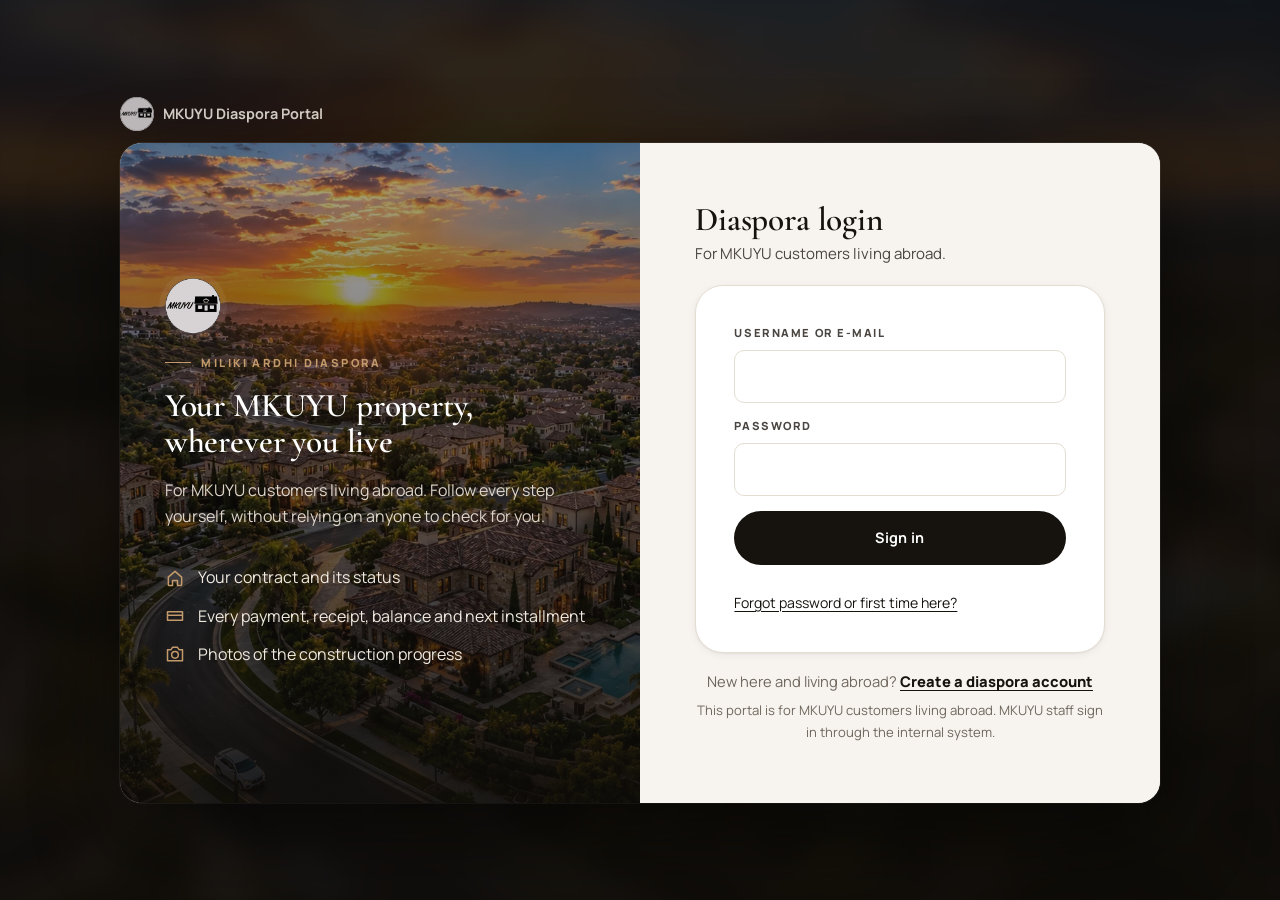
==== commit 46c1968e: "Sign in/up: one centred card on a dark backdrop (photo panel + form), page never scrolls; quieter op" ====
--- a/login.html
+++ b/login.html
@@ -53,6 +53,7 @@
   </header>
 
   <main id="main">
+    <a class="auth-back" href="index.html"><img src="assets/images/brand/mkuyu-logo-192.png" alt="" width="34" height="34" />MKUYU Diaspora Portal</a>
     <div class="auth">
       <aside class="auth-aside auth-aside--photo">
         <img class="logo" src="assets/images/brand/mkuyu-logo-192.png" alt="MKUYU" width="78" height="78" />
--- a/assets/css/styles.css
+++ b/assets/css/styles.css
@@ -1458,3 +1458,66 @@
 .dh-grid p { margin: 0; color: var(--ink-soft); font-size: .95rem; }
 .dh-hero .btn--primary { background: #fff; color: var(--brand-950); border-color: #fff; }
 .dh-hero .btn--primary:hover { background: var(--accent-100, #f1e6d3); }
+
+/* Real photographs behind the headline: slow cinematic zoom, soft cross-fade */
+.dh-hero { position: relative; overflow: hidden; isolation: isolate; min-height: clamp(560px, 84vh, 840px); display: flex; align-items: center; background: #14110d; }
+.dh-photos, .dh-video, .dh-scene-shade, .dh-rays, .dh-grain { position: absolute; inset: 0; }
+.dh-photos { z-index: -5; }
+.dh-photo { position: absolute; inset: 0; background: #1a1209 url("../images/hero/sunset-estate.jpg") center / cover no-repeat; background-image: image-set(url("../images/hero/sunset-estate.webp") type("image/webp"), url("../images/hero/sunset-estate.jpg") type("image/jpeg")); filter: brightness(.9) saturate(.95); transform-origin: 40% 30%; animation: dhKen 34s ease-in-out infinite alternate; will-change: transform; }
+.dh-photo::after { content: ""; position: absolute; inset: 0; mix-blend-mode: screen; background: radial-gradient(circle at 41% 20%, rgba(255,226,160,.2) 0, rgba(255,170,80,.08) 8%, transparent 22%); animation: dhSun 6s ease-in-out infinite alternate; }
+@keyframes dhKen { from { transform: scale(1.0) translate3d(0, 0, 0); } to { transform: scale(1.13) translate3d(-1.4%, 1%, 0); } }
+@keyframes dhSun { from { opacity: .4; } to { opacity: .8; } }
+@media (max-width: 700px) { .dh-photo { background-position: 36% 0; background-image: url("../images/hero/sunset-estate-m.jpg"); background-image: image-set(url("../images/hero/sunset-estate-m.webp") type("image/webp"), url("../images/hero/sunset-estate-m.jpg") type("image/jpeg")); } .dh-photo::after { background: radial-gradient(circle at 49% 22%, rgba(255,226,160,.2) 0, rgba(255,170,80,.08) 10%, transparent 28%); } }
+.dh-video { z-index: -4; width: 100%; height: 100%; object-fit: cover; opacity: 0; transition: opacity 1.4s ease; }
+.dh-video.is-on { opacity: 1; }
+.dh-scene-shade { z-index: -3; background: linear-gradient(90deg, rgba(14,11,8,.8) 0%, rgba(14,11,8,.46) 42%, rgba(14,11,8,.04) 100%), linear-gradient(0deg, rgba(14,11,8,.6), transparent 38%), radial-gradient(120% 90% at 50% 50%, transparent 55%, rgba(0,0,0,.45) 100%); }
+.dh-rays { z-index: -2; mix-blend-mode: screen; pointer-events: none; background: linear-gradient(112deg, transparent 28%, rgba(255,205,140,.09) 44%, transparent 60%); animation: dhRays 18s ease-in-out infinite alternate; }
+.dh-grain { z-index: -1; pointer-events: none; opacity: .09; mix-blend-mode: overlay; background-image: url("data:image/svg+xml;utf8,<svg xmlns='http://www.w3.org/2000/svg' width='160' height='160'><filter id='n'><feTurbulence type='fractalNoise' baseFrequency='.9' numOctaves='2' stitchTiles='stitch'/></filter><rect width='100%' height='100%' filter='url(%23n)'/></svg>"); }
+.dh-hero-inner { position: relative; z-index: 2; }
+.dh-hero-inner > * { animation: dhRise .9s var(--ease-out, ease-out) both; }
+.dh-hero-inner > *:nth-child(2) { animation-delay: .12s; } .dh-hero-inner > *:nth-child(3) { animation-delay: .24s; } .dh-hero-inner > *:nth-child(4) { animation-delay: .36s; }
+.dh-hero h1 { text-shadow: 0 2px 24px rgba(0,0,0,.45); }
+@keyframes dhRays { from { transform: translateX(-14%); opacity: .5; } to { transform: translateX(14%); opacity: 1; } }
+@keyframes dhRise { from { opacity: 0; transform: translateY(18px); } to { opacity: 1; transform: none; } }
+@media (max-width: 700px) {
+  .dh-scene-shade { background: linear-gradient(180deg, rgba(14,11,8,.1) 0%, rgba(14,11,8,.5) 38%, rgba(14,11,8,.72) 70%, rgba(14,11,8,.6) 100%); }
+  .dh-hero { min-height: 560px; align-items: flex-end; padding-bottom: 2rem; }
+}
+@media (prefers-reduced-motion: reduce) {
+  .dh-photo, .dh-photo::after, .dh-rays, .dh-hero-inner > * { animation: none !important; }
+  .dh-video { display: none; }
+}
+
+/* Sign in / sign up on computers: ONE centred card on a dark backdrop, photo panel on the
+   left and the form on the right. The page itself never scrolls; a tall form scrolls inside its panel. */
+.auth-back { display: none; }
+@media (min-width: 901px) {
+  body:has(.auth) { overflow: hidden; background: #0e0b08; }
+  body:has(.auth) .site-header { display: none; }
+  body:has(.auth) main#main { position: relative; isolation: isolate; height: 100vh; height: 100dvh; display: flex; flex-direction: column; align-items: center; justify-content: center; gap: 12px; padding: 20px 24px; overflow: hidden; }
+  body:has(.auth) main#main::before { content: ""; position: absolute; inset: -30px; z-index: -1; background: linear-gradient(rgba(14,11,8,.86), rgba(14,11,8,.92)), url("../images/hero/sunset-estate-m.jpg") center / cover no-repeat; filter: blur(16px); }
+  .auth-back { display: flex; align-items: center; gap: .55rem; width: min(1040px, 100%); color: #efe9e0; font-weight: 700; font-size: .9rem; text-decoration: none; opacity: .85; }
+  .auth-back:hover { opacity: 1; }
+  .auth-back img { width: 34px; height: 34px; border-radius: 50%; background: #fff; }
+  .auth { width: min(1040px, 100%); height: min(660px, calc(100dvh - 100px)); min-height: 0 !important; border-radius: 22px; overflow: hidden; background: var(--canvas); box-shadow: 0 30px 80px rgba(0,0,0,.55), 0 0 0 1px rgba(255,255,255,.08); }
+  .auth-aside, .auth-aside--photo { padding: clamp(1.8rem, 4vw, 2.8rem); overflow: hidden; min-height: 0;
+    background: linear-gradient(180deg, rgba(14,11,8,.35) 0%, rgba(14,11,8,.62) 55%, rgba(14,11,8,.9) 100%), url("../images/hero/sunset-estate.jpg") 38% center / cover no-repeat;
+    background: linear-gradient(180deg, rgba(14,11,8,.35) 0%, rgba(14,11,8,.62) 55%, rgba(14,11,8,.9) 100%), image-set(url("../images/hero/sunset-estate.webp") type("image/webp"), url("../images/hero/sunset-estate.jpg") type("image/jpeg")) 38% center / cover no-repeat; }
+  .auth-aside .logo { width: 56px; height: 56px; margin-bottom: 1.2rem; }
+  .auth-aside h2 { font-size: clamp(1.7rem, 2.6vw, 2.2rem); }
+  .auth-aside ul { margin-top: 1.2rem; gap: .75rem; }
+  .auth-main { display: flex; overflow-y: auto; overscroll-behavior: contain; min-height: 0; padding: clamp(1.4rem, 3vh, 2.2rem) clamp(1.6rem, 3vw, 2.6rem) !important; scrollbar-width: thin; background: var(--canvas); }
+  .auth-card { margin: auto; width: min(100%, 410px); }
+  .auth-card > .logo { display: none; }
+  .auth-card h1, .auth:has(.signup-wizard) .auth-card h1 { font-size: clamp(1.7rem, 2.6vw, 2.1rem); margin-bottom: .35rem; }
+  .auth-card .lede { margin-bottom: 1.1rem; font-size: .94rem; }
+  .auth-card form { gap: .9rem; }
+  .auth-switch { margin-top: 1rem; }
+}
+@media (min-width: 901px) and (max-height: 700px) {
+  .auth-card .lede, .auth-switch + .auth-switch { display: none; }
+  .auth-card form { gap: .65rem; }
+  .auth-card .field input { padding-block: .62rem; }
+  .auth-card h1 { margin-bottom: .7rem; }
+  .auth-aside p { display: none; }
+}
